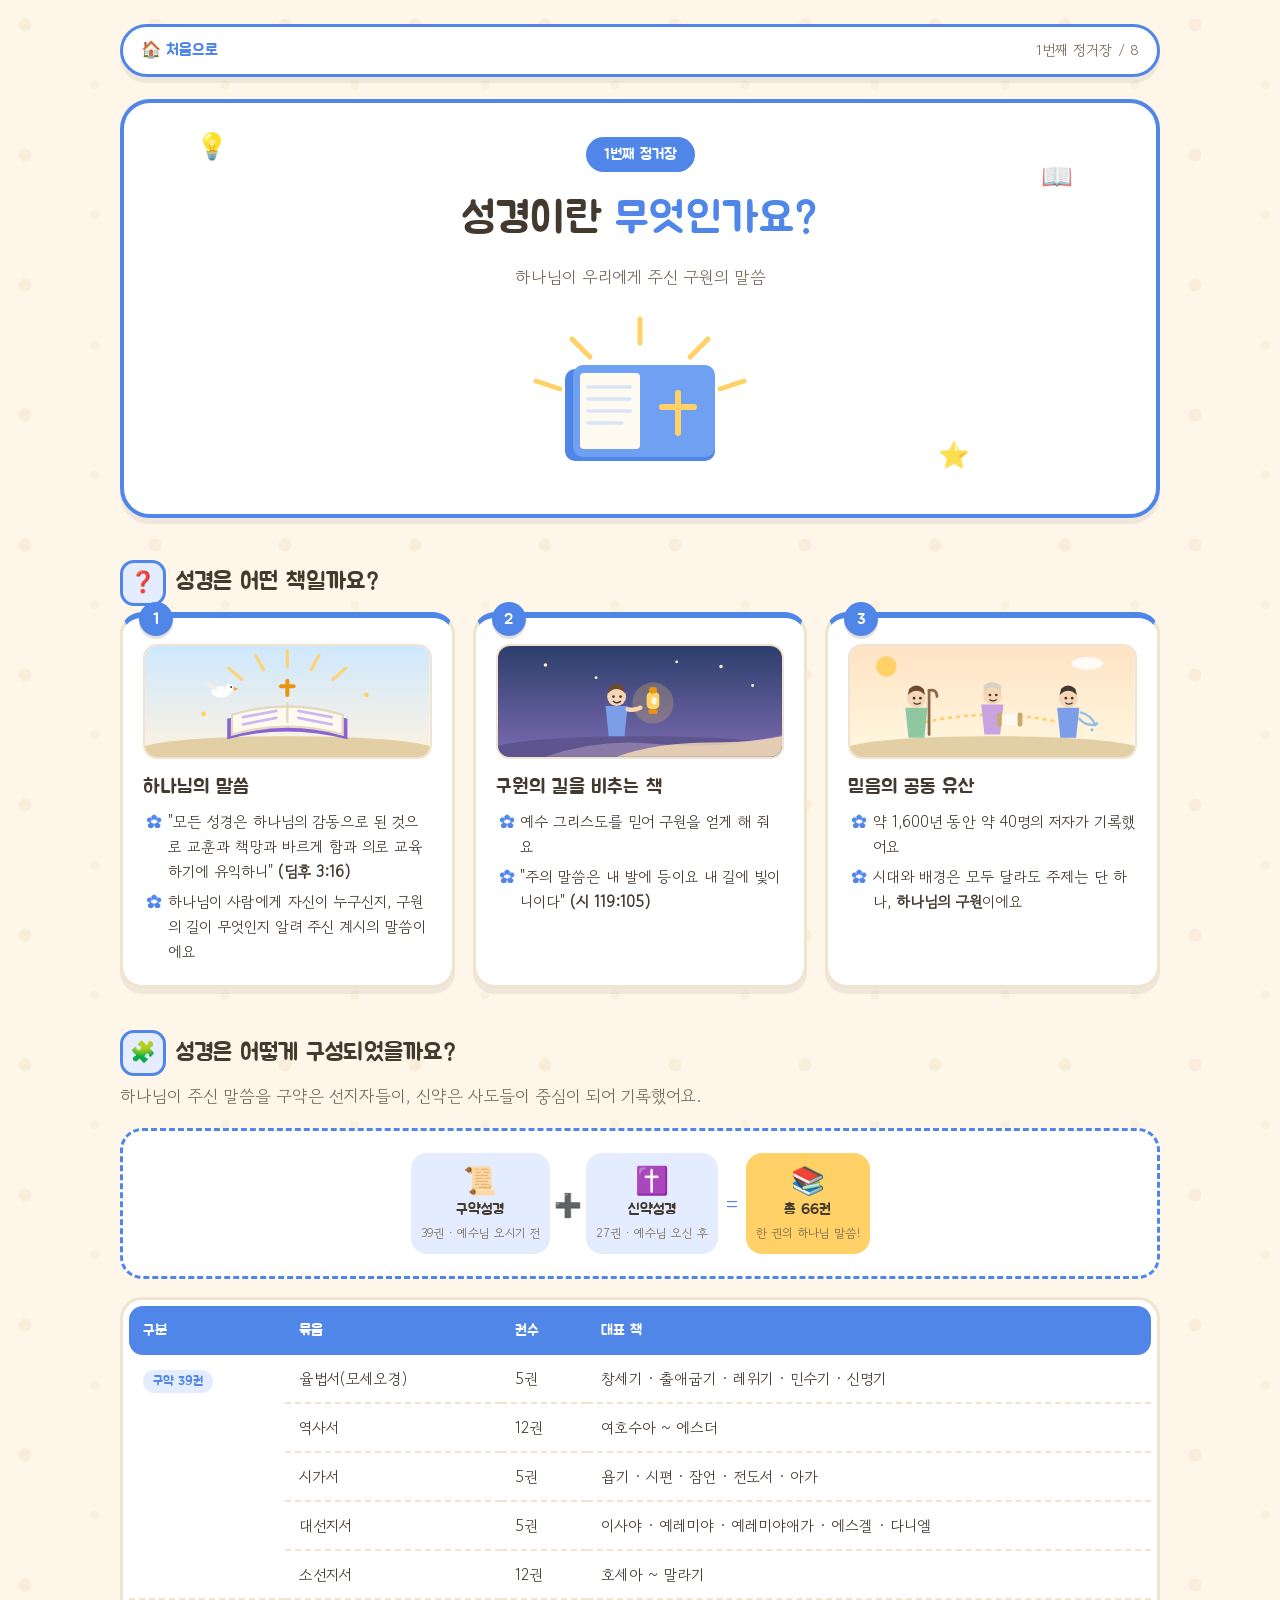
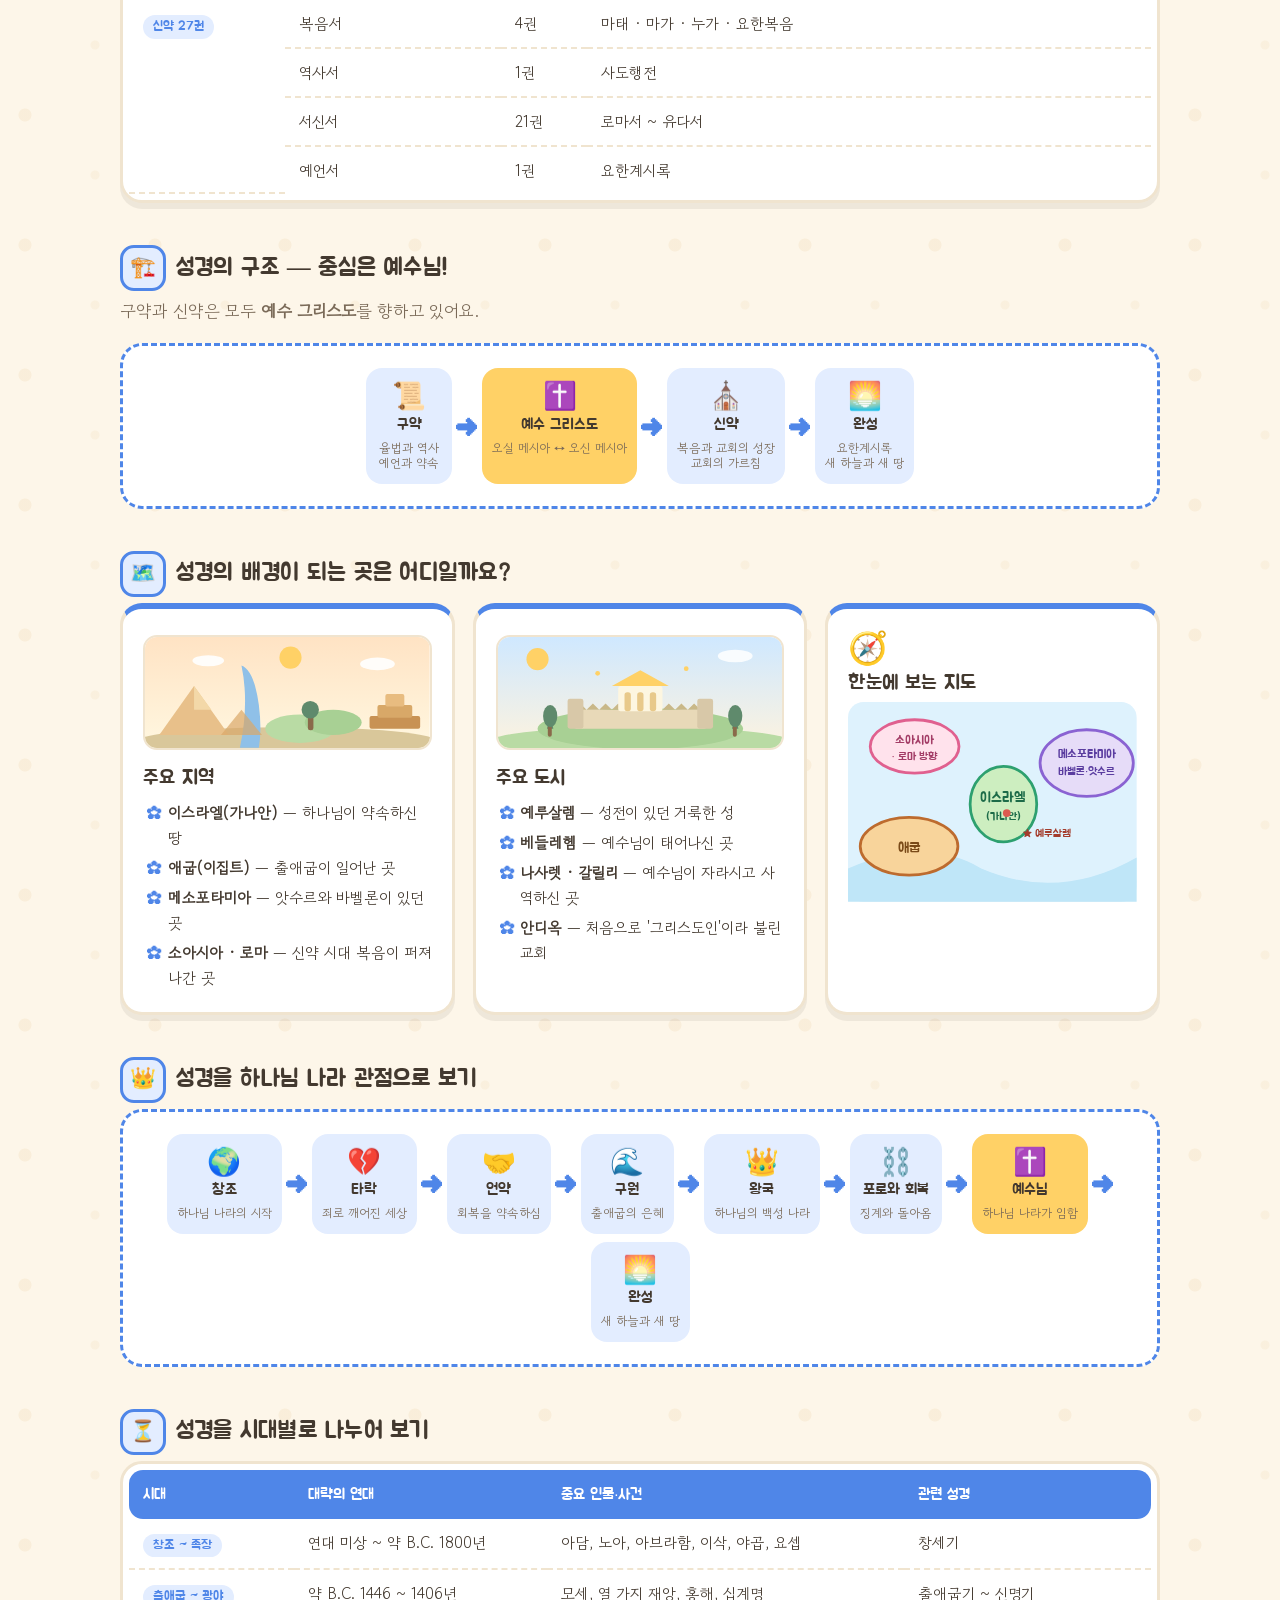
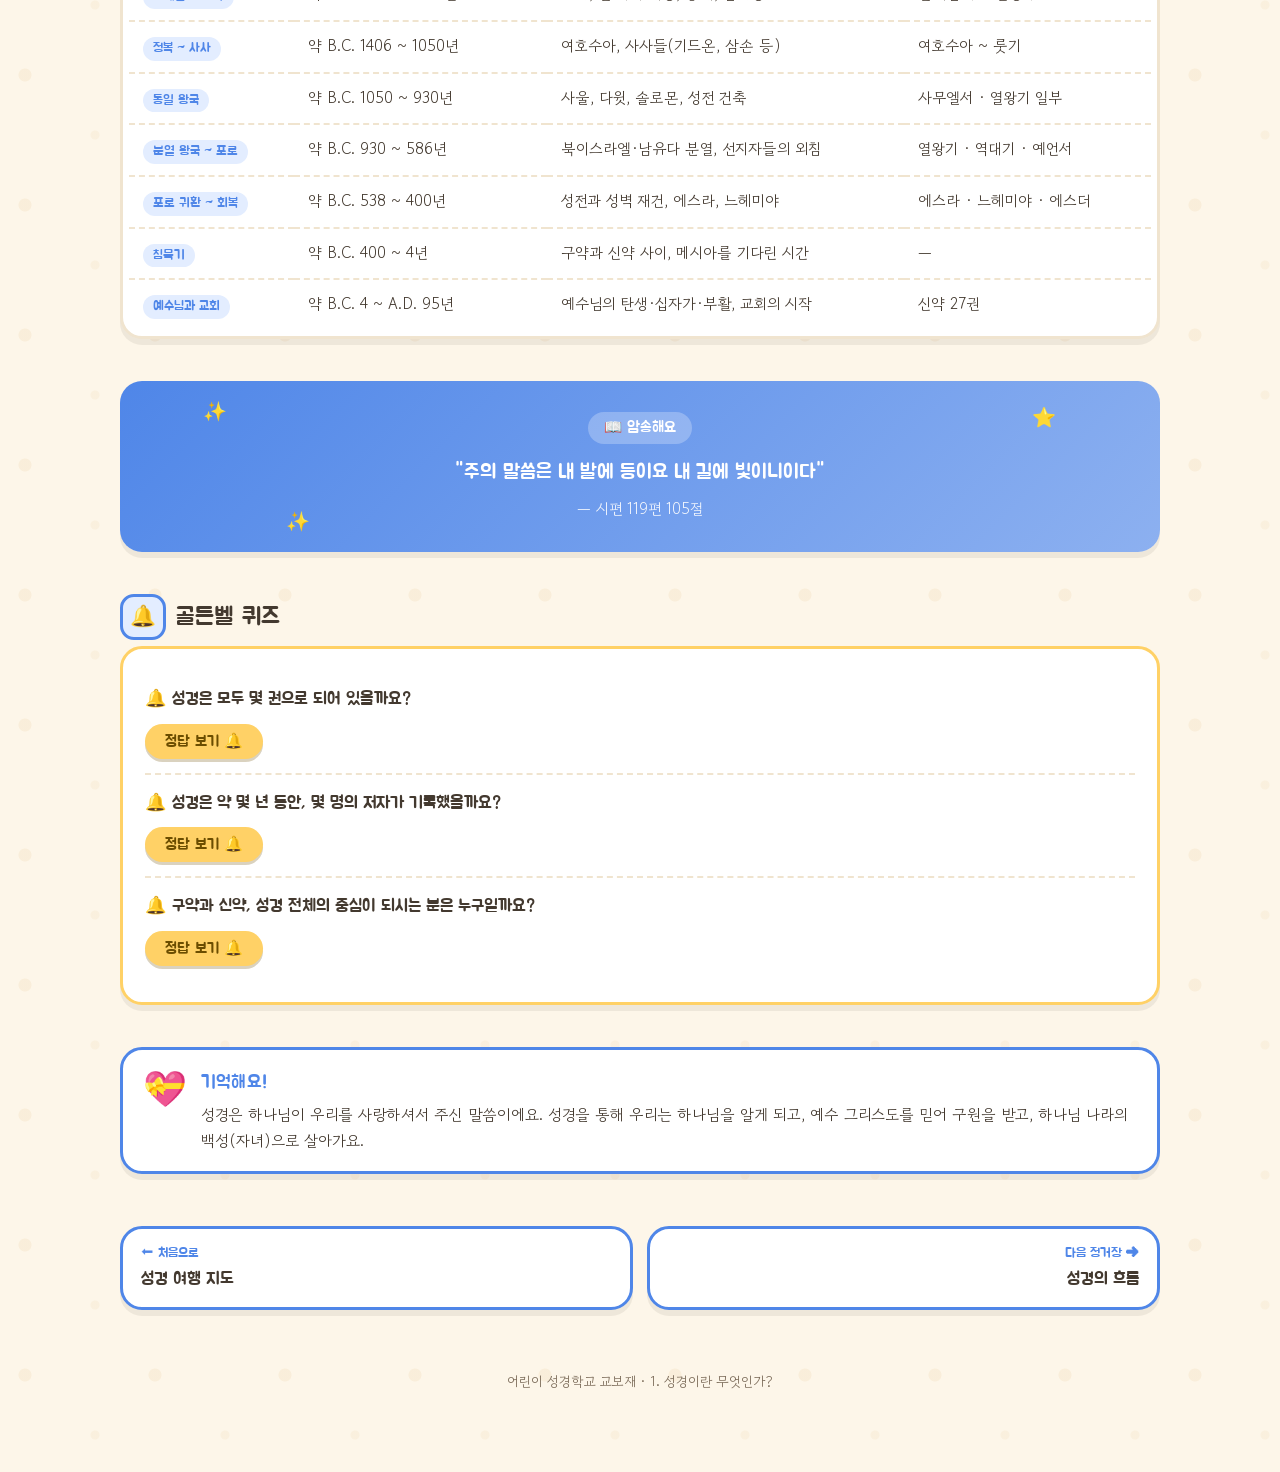
==== 01-what-is-bible.html @ a02fc373 "어린이 성경학교 교보재: 성경 개관 8챕터 웹 교재 - 허브(index) + 챕터 8페이지, 전 일러스트 인라인 SVG (저작권 클린) - 개역한글판 인용, 정리 표 / 흐름도 /" ====
<!DOCTYPE html>
<html lang="ko">
<head>
<meta charset="UTF-8">
<meta name="viewport" content="width=device-width, initial-scale=1.0">
<title>1. 성경이란 무엇인가? | 한눈에 보는 성경 여행</title>
<link rel="preconnect" href="https://fonts.googleapis.com">
<link href="https://fonts.googleapis.com/css2?family=Jua&family=Gowun+Dodum&display=swap" rel="stylesheet">
<link rel="stylesheet" href="assets/style.css">
</head>
<body data-theme="blue">
<div class="wrap">

  <nav class="topbar">
    <a class="home" href="index.html">처음으로</a>
    <span class="where">1번째 정거장 / 8</span>
  </nav>

  <header class="page-header">
    <span class="floaty" style="top:20px; left:7%;">💡</span>
    <span class="floaty f2" style="top:50px; right:8%;">📖</span>
    <span class="floaty f3" style="bottom:40px; right:18%;">⭐</span>
    <span class="chapter-badge">1번째 정거장</span>
    <h1>성경이란 <span class="hl">무엇인가요?</span></h1>
    <p class="subtitle">하나님이 우리에게 주신 구원의 말씀</p>
    <div class="hero-art">
      <svg viewBox="0 0 420 170" width="420" role="img" aria-label="빛이 비치는 성경책 그림">
        <g class="anim-blink" stroke="#ffd166" stroke-width="5" stroke-linecap="round">
          <line x1="210" y1="34" x2="210" y2="10"/>
          <line x1="160" y1="48" x2="142" y2="30"/>
          <line x1="260" y1="48" x2="278" y2="30"/>
          <line x1="130" y1="80" x2="106" y2="72"/>
          <line x1="290" y1="80" x2="314" y2="72"/>
        </g>
        <g class="anim-bob" style="transform-box: fill-box;">
          <rect x="135" y="60" width="150" height="92" rx="10" fill="#4f86e8"/>
          <rect x="143" y="56" width="142" height="92" rx="10" fill="#6fa0f2"/>
          <rect x="150" y="64" width="60" height="76" rx="4" fill="#fffaf0"/>
          <g stroke="#ffd166" stroke-width="6" stroke-linecap="round">
            <line x1="248" y1="84" x2="248" y2="124"/>
            <line x1="232" y1="98" x2="264" y2="98"/>
          </g>
          <g stroke="#d9e4f8" stroke-width="3.5" stroke-linecap="round">
            <line x1="158" y1="78" x2="200" y2="78"/><line x1="158" y1="90" x2="200" y2="90"/>
            <line x1="158" y1="102" x2="200" y2="102"/><line x1="158" y1="114" x2="192" y2="114"/>
          </g>
        </g>
      </svg>
    </div>
  </header>

  <!-- 1. 성경이 무엇인가 -->
  <section class="section reveal">
    <h2 class="section-title"><span class="emoji">❓</span>성경은 어떤 책일까요?</h2>
    <div class="cards">
      <div class="card">
        <span class="card-num">1</span>
        <div class="card-art"><svg viewBox="0 0 360 140" role="img" aria-label="하늘에서 내려오는 빛과 비둘기, 펼쳐진 성경">
          <defs>
            <linearGradient id="b1sky" x1="0" y1="0" x2="0" y2="1"><stop offset="0" stop-color="#cfe8ff"/><stop offset="1" stop-color="#fdf3df"/></linearGradient>
          </defs>
          <rect width="360" height="140" fill="url(#b1sky)"/>
          <g class="anim-blink" stroke="#ffd166" stroke-width="4" stroke-linecap="round" opacity="0.9">
            <line x1="180" y1="6" x2="180" y2="26"/>
            <line x1="140" y1="12" x2="150" y2="30"/><line x1="220" y1="12" x2="210" y2="30"/>
            <line x1="106" y1="28" x2="122" y2="42"/><line x1="254" y1="28" x2="238" y2="42"/>
          </g>
          <ellipse cx="180" cy="132" rx="190" ry="18" fill="#e3cfa6"/>
          <g class="anim-fly" style="transform-box:fill-box;">
            <ellipse cx="96" cy="58" rx="12" ry="7" fill="#fff"/>
            <circle cx="107" cy="53" r="5" fill="#fff"/>
            <polygon points="112,52 118,54 112,57" fill="#f8a13f"/>
            <circle cx="109" cy="52" r="1.3" fill="#43392f"/>
            <path d="M92 53 q-7 -9 -16 -7 q6 8 14 10 Z" fill="#f3efe5"/>
          </g>
          <g class="anim-bob" style="transform-box:fill-box;">
            <path d="M104 92 Q 180 70 256 92 L 256 118 Q 180 98 104 118 Z" fill="#8a63d2"/>
            <path d="M110 87 Q 180 66 250 87 L 250 112 Q 180 92 110 112 Z" fill="#fffaf0" stroke="#e3d8c2" stroke-width="3"/>
            <line x1="180" y1="71" x2="180" y2="97" stroke="#e3d8c2" stroke-width="3"/>
            <g stroke="#cdb9ec" stroke-width="3.5" stroke-linecap="round">
              <line x1="124" y1="90" x2="166" y2="82"/><line x1="124" y1="99" x2="166" y2="91"/>
              <line x1="194" y1="82" x2="236" y2="90"/><line x1="194" y1="91" x2="236" y2="99"/>
            </g>
            <g stroke="#e8950f" stroke-width="5" stroke-linecap="round">
              <line x1="180" y1="44" x2="180" y2="62"/><line x1="172" y1="51" x2="188" y2="51"/>
            </g>
          </g>
          <g class="anim-blink" fill="#ffd166"><circle cx="280" cy="62" r="3"/><circle cx="74" cy="86" r="3"/></g>
        </svg></div>
        <h3>하나님의 말씀</h3>
        <ul>
          <li>"모든 성경은 하나님의 감동으로 된 것으로 교훈과 책망과 바르게 함과 의로 교육하기에 유익하니" <strong>(딤후 3:16)</strong></li>
          <li>하나님이 사람에게 자신이 누구신지, 구원의 길이 무엇인지 알려 주신 계시의 말씀이에요</li>
        </ul>
      </div>
      <div class="card">
        <span class="card-num">2</span>
        <div class="card-art"><svg viewBox="0 0 360 140" role="img" aria-label="밤길에서 등불을 들고 환한 길을 걷는 아이">
          <defs>
            <linearGradient id="b2sky" x1="0" y1="0" x2="0" y2="1"><stop offset="0" stop-color="#2c3e6b"/><stop offset="1" stop-color="#7b6bb0"/></linearGradient>
          </defs>
          <rect width="360" height="140" fill="url(#b2sky)"/>
          <g class="anim-blink" fill="#fff3c4"><circle cx="60" cy="24" r="2.2"/><circle cx="124" cy="40" r="1.8"/><circle cx="282" cy="26" r="2.2"/><circle cx="322" cy="50" r="1.8"/><circle cx="226" cy="20" r="1.8"/></g>
          <ellipse cx="180" cy="132" rx="190" ry="18" fill="#5e548e"/>
          <path d="M60 140 Q 130 116 200 124 Q 280 132 360 112 L 360 140 Z" fill="#8a7aa8"/>
          <path d="M150 140 Q 200 122 268 122 Q 320 122 360 114 L 360 140 Z" fill="#ffe7b8" opacity="0.75"/>
          <g class="anim-sway" style="transform-box:fill-box;">
            <circle cx="150" cy="64" r="12" fill="#f7d6b8"/>
            <path d="M139 60 q11 -11 22 0 l-2 -8 q-9 -8 -18 0 Z" fill="#6b4a2f"/>
            <circle cx="146" cy="64" r="1.7" fill="#43392f"/><circle cx="155" cy="64" r="1.7" fill="#43392f"/>
            <path d="M146 70 q4 3.5 9 0" stroke="#43392f" stroke-width="1.8" fill="none" stroke-linecap="round"/>
            <path d="M136 76 L 164 76 L 160 114 L 140 114 Z" fill="#7c9ee8"/>
            <path d="M164 80 q10 2 16 -2" stroke="#f7d6b8" stroke-width="5.5" stroke-linecap="round" fill="none"/>
          </g>
          <g class="anim-blink">
            <circle cx="196" cy="72" r="26" fill="#ffd166" opacity="0.22"/>
            <rect x="188" y="58" width="16" height="22" rx="6" fill="#ffd166"/>
            <rect x="191" y="52" width="10" height="8" rx="3" fill="#e8950f"/>
            <rect x="190" y="80" width="12" height="6" rx="3" fill="#e8950f"/>
            <path d="M196 64 q-4 6 0 10 q5 1 5 -5 q0 -3 -5 -5 Z" fill="#fff7e0"/>
          </g>
        </svg></div>
        <h3>구원의 길을 비추는 책</h3>
        <ul>
          <li>예수 그리스도를 믿어 구원을 얻게 해 줘요</li>
          <li>"주의 말씀은 내 발에 등이요 내 길에 빛이니이다" <strong>(시 119:105)</strong></li>
        </ul>
      </div>
      <div class="card">
        <span class="card-num">3</span>
        <div class="card-art"><svg viewBox="0 0 360 140" role="img" aria-label="목자, 서기관, 어부 — 시대가 다른 세 저자가 금실로 이어진 모습">
          <defs>
            <linearGradient id="b3sky" x1="0" y1="0" x2="0" y2="1"><stop offset="0" stop-color="#ffe3c4"/><stop offset="1" stop-color="#fff7e0"/></linearGradient>
          </defs>
          <rect width="360" height="140" fill="url(#b3sky)"/>
          <circle cx="46" cy="26" r="13" fill="#ffd166"/>
          <ellipse cx="300" cy="22" rx="20" ry="8" fill="#fff" opacity="0.85"/>
          <ellipse cx="180" cy="132" rx="190" ry="18" fill="#e3cfa6"/>
          <path class="anim-blink" d="M96 96 Q 180 78 264 96" stroke="#ffd166" stroke-width="3.5" fill="none" stroke-linecap="round" stroke-dasharray="2 8"/>
          <g>
            <circle cx="84" cy="66" r="12" fill="#f7d6b8"/>
            <path d="M73 62 q11 -11 22 0 l-2 -8 q-9 -8 -18 0 Z" fill="#6b4a2f"/>
            <circle cx="81" cy="66" r="1.7" fill="#43392f"/><circle cx="89" cy="66" r="1.7" fill="#43392f"/>
            <path d="M81 72 q3.5 3 8 0" stroke="#43392f" stroke-width="1.6" fill="none" stroke-linecap="round"/>
            <path d="M70 78 L 98 78 L 94 116 L 74 116 Z" fill="#8fc7a0"/>
            <path d="M100 56 L 100 112" stroke="#8a6a4a" stroke-width="3.5" stroke-linecap="round"/>
            <path d="M100 56 q10 -2 10 8" stroke="#8a6a4a" stroke-width="3.5" fill="none" stroke-linecap="round"/>
          </g>
          <g>
            <circle cx="180" cy="62" r="12" fill="#f7d6b8"/>
            <path d="M169 58 q11 -11 22 0 l0 -8 q-11 -9 -22 0 Z" fill="#d8d2c4"/>
            <circle cx="177" cy="62" r="1.7" fill="#43392f"/><circle cx="185" cy="62" r="1.7" fill="#43392f"/>
            <path d="M177 68 q3.5 3 8 0" stroke="#43392f" stroke-width="1.6" fill="none" stroke-linecap="round"/>
            <path d="M166 74 L 194 74 L 190 112 L 170 112 Z" fill="#c9a3e0"/>
            <rect x="190" y="86" width="24" height="14" rx="3" fill="#fffaf0"/>
            <rect x="186" y="84" width="6" height="18" rx="3" fill="#c9a86a"/>
            <rect x="212" y="84" width="6" height="18" rx="3" fill="#c9a86a"/>
          </g>
          <g>
            <circle cx="276" cy="66" r="12" fill="#f7d6b8"/>
            <path d="M265 62 q11 -11 22 0 l-2 -8 q-9 -8 -18 0 Z" fill="#43392f"/>
            <circle cx="273" cy="66" r="1.7" fill="#43392f"/><circle cx="281" cy="66" r="1.7" fill="#43392f"/>
            <path d="M273 72 q3.5 3 8 0" stroke="#43392f" stroke-width="1.6" fill="none" stroke-linecap="round"/>
            <path d="M262 78 L 290 78 L 286 116 L 266 116 Z" fill="#7c9ee8"/>
            <path d="M292 84 q14 4 18 16 q-14 0 -20 -8" fill="none" stroke="#8fc0e8" stroke-width="3" stroke-linecap="round"/>
            <circle cx="306" cy="106" r="2" fill="#8fc0e8"/><circle cx="312" cy="98" r="2" fill="#8fc0e8"/>
          </g>
        </svg></div>
        <h3>믿음의 공동 유산</h3>
        <ul>
          <li>약 1,600년 동안 약 40명의 저자가 기록했어요</li>
          <li>시대와 배경은 모두 달라도 주제는 단 하나, <strong>하나님의 구원</strong>이에요</li>
        </ul>
      </div>
    </div>
  </section>

  <!-- 2. 구성 -->
  <section class="section reveal">
    <h2 class="section-title"><span class="emoji">🧩</span>성경은 어떻게 구성되었을까요?</h2>
    <p class="section-desc">하나님이 주신 말씀을 구약은 선지자들이, 신약은 사도들이 중심이 되어 기록했어요.</p>
    <div class="flow" style="margin-bottom:18px;">
      <div class="flow-step"><span class="ico">📜</span><span class="label">구약성경</span><span class="sub">39권 · 예수님 오시기 전</span></div>
      <span class="flow-arrow">➕</span>
      <div class="flow-step"><span class="ico">✝️</span><span class="label">신약성경</span><span class="sub">27권 · 예수님 오신 후</span></div>
      <span class="flow-arrow">＝</span>
      <div class="flow-step" style="background:var(--yellow);"><span class="ico">📚</span><span class="label">총 66권</span><span class="sub">한 권의 하나님 말씀!</span></div>
    </div>
    <div class="table-wrap">
      <table>
        <thead>
          <tr><th>구분</th><th>묶음</th><th>권수</th><th>대표 책</th></tr>
        </thead>
        <tbody>
          <tr><td rowspan="5"><span class="chip">구약 39권</span></td><td>율법서(모세오경)</td><td>5권</td><td>창세기 · 출애굽기 · 레위기 · 민수기 · 신명기</td></tr>
          <tr><td>역사서</td><td>12권</td><td>여호수아 ~ 에스더</td></tr>
          <tr><td>시가서</td><td>5권</td><td>욥기 · 시편 · 잠언 · 전도서 · 아가</td></tr>
          <tr><td>대선지서</td><td>5권</td><td>이사야 · 예레미야 · 예레미야애가 · 에스겔 · 다니엘</td></tr>
          <tr><td>소선지서</td><td>12권</td><td>호세아 ~ 말라기</td></tr>
          <tr><td rowspan="4"><span class="chip">신약 27권</span></td><td>복음서</td><td>4권</td><td>마태 · 마가 · 누가 · 요한복음</td></tr>
          <tr><td>역사서</td><td>1권</td><td>사도행전</td></tr>
          <tr><td>서신서</td><td>21권</td><td>로마서 ~ 유다서</td></tr>
          <tr><td>예언서</td><td>1권</td><td>요한계시록</td></tr>
        </tbody>
      </table>
    </div>
  </section>

  <!-- 3. 구조 -->
  <section class="section reveal">
    <h2 class="section-title"><span class="emoji">🏗️</span>성경의 구조 — 중심은 예수님!</h2>
    <p class="section-desc">구약과 신약은 모두 <strong>예수 그리스도</strong>를 향하고 있어요.</p>
    <div class="flow">
      <div class="flow-step"><span class="ico">📜</span><span class="label">구약</span><span class="sub">율법과 역사<br>예언과 약속</span></div>
      <span class="flow-arrow">➜</span>
      <div class="flow-step" style="background:var(--yellow);"><span class="ico">✝️</span><span class="label">예수 그리스도</span><span class="sub">오실 메시아 ↔ 오신 메시아</span></div>
      <span class="flow-arrow">➜</span>
      <div class="flow-step"><span class="ico">⛪</span><span class="label">신약</span><span class="sub">복음과 교회의 성장<br>교회의 가르침</span></div>
      <span class="flow-arrow">➜</span>
      <div class="flow-step"><span class="ico">🌅</span><span class="label">완성</span><span class="sub">요한계시록<br>새 하늘과 새 땅</span></div>
    </div>
  </section>

  <!-- 4. 배경 지역 -->
  <section class="section reveal">
    <h2 class="section-title"><span class="emoji">🗺️</span>성경의 배경이 되는 곳은 어디일까요?</h2>
    <div class="cards">
      <div class="card">
        <div class="card-art"><svg viewBox="0 0 360 140" role="img" aria-label="피라미드와 강, 푸른 언덕과 지구라트가 보이는 성경 배경 풍경">
          <defs>
            <linearGradient id="b4sky" x1="0" y1="0" x2="0" y2="1"><stop offset="0" stop-color="#ffe3c4"/><stop offset="1" stop-color="#fff7e0"/></linearGradient>
          </defs>
          <rect width="360" height="140" fill="url(#b4sky)"/>
          <circle cx="184" cy="26" r="14" fill="#ffd166"/>
          <ellipse cx="180" cy="132" rx="190" ry="18" fill="#d9c79a"/>
          <path d="M120 140 Q 132 84 122 36 q16 6 22 50 q4 32 0 54 Z" fill="#8fc0e8"/>
          <g>
            <path d="M18 124 L 62 62 L 106 124 Z" fill="#e8c08a"/>
            <path d="M62 62 L 84 92 L 62 92 Z" fill="#f3d8a8"/>
            <path d="M96 124 L 122 92 L 148 124 Z" fill="#dba86a" opacity="0.7"/>
          </g>
          <g fill="#b9dba4">
            <ellipse cx="196" cy="116" rx="44" ry="18"/>
            <ellipse cx="238" cy="108" rx="36" ry="16" fill="#a8d094"/>
          </g>
          <g>
            <rect x="284" y="100" width="64" height="16" rx="2.5" fill="#c89254"/>
            <rect x="294" y="86" width="44" height="16" rx="2.5" fill="#d8a868"/>
            <rect x="304" y="72" width="24" height="16" rx="2.5" fill="#e8bc80"/>
          </g>
          <rect x="206" y="98" width="7" height="20" rx="3" fill="#8a6a4a"/>
          <circle cx="209" cy="92" r="11" fill="#5f8a6c"/>
          <g class="anim-blink" fill="#fff" opacity="0.9"><ellipse cx="80" cy="30" rx="20" ry="7"/><ellipse cx="294" cy="34" rx="22" ry="8"/></g>
        </svg></div>
        <h3>주요 지역</h3>
        <ul>
          <li><strong>이스라엘(가나안)</strong> — 하나님이 약속하신 땅</li>
          <li><strong>애굽(이집트)</strong> — 출애굽이 일어난 곳</li>
          <li><strong>메소포타미아</strong> — 앗수르와 바벨론이 있던 곳</li>
          <li><strong>소아시아 · 로마</strong> — 신약 시대 복음이 퍼져 나간 곳</li>
        </ul>
      </div>
      <div class="card">
        <div class="card-art"><svg viewBox="0 0 360 140" role="img" aria-label="언덕 위 성벽으로 둘러싸인 예루살렘과 금빛 지붕 성전">
          <defs>
            <linearGradient id="b5sky" x1="0" y1="0" x2="0" y2="1"><stop offset="0" stop-color="#cfe8ff"/><stop offset="1" stop-color="#fdf3df"/></linearGradient>
          </defs>
          <rect width="360" height="140" fill="url(#b5sky)"/>
          <circle cx="50" cy="28" r="14" fill="#ffd166"/>
          <ellipse cx="300" cy="24" rx="22" ry="8" fill="#fff" opacity="0.85"/>
          <ellipse cx="180" cy="132" rx="190" ry="18" fill="#b9dba4"/>
          <ellipse cx="180" cy="116" rx="130" ry="26" fill="#a8d094"/>
          <g>
            <rect x="96" y="92" width="168" height="24" rx="3" fill="#e8d9b8"/>
            <path d="M96 92 l8 -8 8 8 8 -8 8 8 8 -8 8 8 8 -8 8 8 8 -8 8 8 8 -8 8 8 8 -8 8 8 8 -8 8 8 8 -8 8 8 8 -8 8 8 8 -8 8 8 Z" fill="#c9b888"/>
            <rect x="88" y="78" width="20" height="38" rx="3" fill="#d8c8a8"/>
            <rect x="252" y="78" width="20" height="38" rx="3" fill="#d8c8a8"/>
          </g>
          <g class="anim-bob" style="transform-box:fill-box;">
            <rect x="152" y="62" width="56" height="32" rx="3" fill="#fdf6e0"/>
            <path d="M144 62 L 180 42 L 216 62 Z" fill="#ffd166"/>
            <rect x="160" y="70" width="8" height="24" rx="3.5" fill="#e8c98a"/>
            <rect x="176" y="70" width="8" height="24" rx="3.5" fill="#e8c98a"/>
            <rect x="192" y="70" width="8" height="24" rx="3.5" fill="#e8c98a"/>
          </g>
          <g fill="#5f8a6c">
            <path d="M62 116 q4 -22 8 0 Z M70 96 q-4 8 -8 0 q4 -16 8 0 Z" />
            <path d="M296 116 q4 -22 8 0 Z"/>
          </g>
          <rect x="63" y="112" width="5" height="14" rx="2.5" fill="#8a6a4a"/>
          <rect x="297" y="112" width="5" height="14" rx="2.5" fill="#8a6a4a"/>
          <ellipse cx="66" cy="100" rx="9" ry="14" fill="#5f8a6c"/>
          <ellipse cx="300" cy="100" rx="9" ry="14" fill="#5f8a6c"/>
          <g class="anim-blink" fill="#ffd166"><circle cx="126" cy="46" r="3"/><circle cx="238" cy="40" r="3"/></g>
        </svg></div>
        <h3>주요 도시</h3>
        <ul>
          <li><strong>예루살렘</strong> — 성전이 있던 거룩한 성</li>
          <li><strong>베들레헴</strong> — 예수님이 태어나신 곳</li>
          <li><strong>나사렛 · 갈릴리</strong> — 예수님이 자라시고 사역하신 곳</li>
          <li><strong>안디옥</strong> — 처음으로 '그리스도인'이라 불린 교회</li>
        </ul>
      </div>
      <div class="card">
        <div class="card-icon">🧭</div>
        <h3>한눈에 보는 지도</h3>
        <svg viewBox="0 0 260 180" width="100%" role="img" aria-label="성경 배경 지역 약도">
          <rect x="0" y="0" width="260" height="180" rx="14" fill="#def2fd"/>
          <path d="M0 150 Q 70 120 120 150 Q 190 180 260 140 L 260 180 L 0 180 Z" fill="#bfe6f8"/>
          <ellipse cx="55" cy="130" rx="44" ry="26" fill="#f8d49b" stroke="#bd6b2e" stroke-width="2.5"/>
          <text x="55" y="135" text-anchor="middle" font-size="13" font-family="Jua" fill="#7a4a18">애굽</text>
          <ellipse cx="140" cy="92" rx="30" ry="34" fill="#cdeec0" stroke="#2da06f" stroke-width="2.5"/>
          <text x="140" y="90" text-anchor="middle" font-size="13" font-family="Jua" fill="#1c6b48">이스라엘</text>
          <text x="140" y="106" text-anchor="middle" font-size="10" font-family="Jua" fill="#1c6b48">(가나안)</text>
          <ellipse cx="215" cy="55" rx="42" ry="30" fill="#e6dcf8" stroke="#8a63d2" stroke-width="2.5"/>
          <text x="215" y="50" text-anchor="middle" font-size="11" font-family="Jua" fill="#5b3da0">메소포타미아</text>
          <text x="215" y="66" text-anchor="middle" font-size="10" font-family="Jua" fill="#5b3da0">바벨론·앗수르</text>
          <ellipse cx="60" cy="40" rx="40" ry="24" fill="#ffe2ec" stroke="#e0608f" stroke-width="2.5"/>
          <text x="60" y="38" text-anchor="middle" font-size="11" font-family="Jua" fill="#a33c66">소아시아</text>
          <text x="60" y="52" text-anchor="middle" font-size="10" font-family="Jua" fill="#a33c66">· 로마 방향</text>
          <circle cx="143" cy="100" r="3.5" fill="#db5a50" class="anim-blink"/>
          <text x="158" y="122" font-size="10" font-family="Jua" fill="#a33c2c">★ 예루살렘</text>
        </svg>
      </div>
    </div>
  </section>

  <!-- 5. 하나님 나라 관점 -->
  <section class="section reveal">
    <h2 class="section-title"><span class="emoji">👑</span>성경을 하나님 나라 관점으로 보기</h2>
    <div class="flow">
      <div class="flow-step"><span class="ico">🌍</span><span class="label">창조</span><span class="sub">하나님 나라의 시작</span></div>
      <span class="flow-arrow">➜</span>
      <div class="flow-step"><span class="ico">💔</span><span class="label">타락</span><span class="sub">죄로 깨어진 세상</span></div>
      <span class="flow-arrow">➜</span>
      <div class="flow-step"><span class="ico">🤝</span><span class="label">언약</span><span class="sub">회복을 약속하심</span></div>
      <span class="flow-arrow">➜</span>
      <div class="flow-step"><span class="ico">🌊</span><span class="label">구원</span><span class="sub">출애굽의 은혜</span></div>
      <span class="flow-arrow">➜</span>
      <div class="flow-step"><span class="ico">👑</span><span class="label">왕국</span><span class="sub">하나님의 백성 나라</span></div>
      <span class="flow-arrow">➜</span>
      <div class="flow-step"><span class="ico">⛓️</span><span class="label">포로와 회복</span><span class="sub">징계와 돌아옴</span></div>
      <span class="flow-arrow">➜</span>
      <div class="flow-step" style="background:var(--yellow);"><span class="ico">✝️</span><span class="label">예수님</span><span class="sub">하나님 나라가 임함</span></div>
      <span class="flow-arrow">➜</span>
      <div class="flow-step"><span class="ico">🌅</span><span class="label">완성</span><span class="sub">새 하늘과 새 땅</span></div>
    </div>
  </section>

  <!-- 6. 시대별 보기 -->
  <section class="section reveal">
    <h2 class="section-title"><span class="emoji">⏳</span>성경을 시대별로 나누어 보기</h2>
    <div class="table-wrap">
      <table>
        <thead>
          <tr><th>시대</th><th>대략의 연대</th><th>중요 인물·사건</th><th>관련 성경</th></tr>
        </thead>
        <tbody>
          <tr><td><span class="chip">창조 ~ 족장</span></td><td>연대 미상 ~ 약 B.C. 1800년</td><td>아담, 노아, 아브라함, 이삭, 야곱, 요셉</td><td>창세기</td></tr>
          <tr><td><span class="chip">출애굽 ~ 광야</span></td><td>약 B.C. 1446 ~ 1406년</td><td>모세, 열 가지 재앙, 홍해, 십계명</td><td>출애굽기 ~ 신명기</td></tr>
          <tr><td><span class="chip">정복 ~ 사사</span></td><td>약 B.C. 1406 ~ 1050년</td><td>여호수아, 사사들(기드온, 삼손 등)</td><td>여호수아 ~ 룻기</td></tr>
          <tr><td><span class="chip">통일 왕국</span></td><td>약 B.C. 1050 ~ 930년</td><td>사울, 다윗, 솔로몬, 성전 건축</td><td>사무엘서 · 열왕기 일부</td></tr>
          <tr><td><span class="chip">분열 왕국 ~ 포로</span></td><td>약 B.C. 930 ~ 586년</td><td>북이스라엘·남유다 분열, 선지자들의 외침</td><td>열왕기 · 역대기 · 예언서</td></tr>
          <tr><td><span class="chip">포로 귀환 ~ 회복</span></td><td>약 B.C. 538 ~ 400년</td><td>성전과 성벽 재건, 에스라, 느헤미야</td><td>에스라 · 느헤미야 · 에스더</td></tr>
          <tr><td><span class="chip">침묵기</span></td><td>약 B.C. 400 ~ 4년</td><td>구약과 신약 사이, 메시아를 기다린 시간</td><td>—</td></tr>
          <tr><td><span class="chip">예수님과 교회</span></td><td>약 B.C. 4 ~ A.D. 95년</td><td>예수님의 탄생·십자가·부활, 교회의 시작</td><td>신약 27권</td></tr>
        </tbody>
      </table>
    </div>
  </section>

  <!-- 암송 -->
  <section class="section reveal">
    <div class="verse-banner">
      <span class="spark" style="top:14px; left:8%;">✨</span>
      <span class="spark s2" style="top:20px; right:10%;">⭐</span>
      <span class="spark s3" style="bottom:16px; left:16%;">✨</span>
      <span class="label">📖 암송해요</span>
      <blockquote>"주의 말씀은 내 발에 등이요 내 길에 빛이니이다"</blockquote>
      <cite>— 시편 119편 105절</cite>
    </div>
  </section>

  <!-- 퀴즈 -->
  <section class="section reveal">
    <h2 class="section-title"><span class="emoji">🔔</span>골든벨 퀴즈</h2>
    <div class="quiz">
      <div class="quiz-item">
        <p class="quiz-q">성경은 모두 몇 권으로 되어 있을까요?</p>
        <button class="quiz-toggle" type="button">정답 보기 🔔</button>
        <div class="quiz-a">구약 39권 + 신약 27권 = <strong>모두 66권</strong>이에요!</div>
      </div>
      <div class="quiz-item">
        <p class="quiz-q">성경은 약 몇 년 동안, 몇 명의 저자가 기록했을까요?</p>
        <button class="quiz-toggle" type="button">정답 보기 🔔</button>
        <div class="quiz-a">약 <strong>1,600년</strong> 동안 약 <strong>40명</strong>의 저자가 기록했어요. 그런데 주제는 단 하나, 하나님의 구원이에요!</div>
      </div>
      <div class="quiz-item">
        <p class="quiz-q">구약과 신약, 성경 전체의 중심이 되시는 분은 누구일까요?</p>
        <button class="quiz-toggle" type="button">정답 보기 🔔</button>
        <div class="quiz-a"><strong>예수 그리스도</strong>! 구약은 오실 예수님을 약속하고, 신약은 오신 예수님을 전해요.</div>
      </div>
    </div>
  </section>

  <!-- 기억해요 -->
  <section class="section reveal">
    <div class="point-box">
      <span class="big-ico">💝</span>
      <div>
        <h3>기억해요!</h3>
        <p>성경은 하나님이 우리를 사랑하셔서 주신 말씀이에요. 성경을 통해 우리는 하나님을 알게 되고,
        예수 그리스도를 믿어 구원을 받고, 하나님 나라의 백성(자녀)으로 살아가요.</p>
      </div>
    </div>
  </section>

  <nav class="page-nav">
    <a class="prev" href="index.html"><span class="dir">⬅ 처음으로</span>성경 여행 지도</a>
    <a class="next" href="02-bible-flow.html"><span class="dir">다음 정거장 ➜</span>성경의 흐름</a>
  </nav>

  <footer class="site-footer">어린이 성경학교 교보재 · 1. 성경이란 무엇인가?</footer>
</div>
<script src="assets/script.js"></script>
</body>
</html>
---- assets/style.css ----
/* ============================================
   어린이 성경학교 교보재 — 공통 스타일
   외부 이미지 없음: 모든 그림은 SVG/이모지/CSS
   ============================================ */

:root {
  --bg: #fdf6e9;
  --paper: #ffffff;
  --ink: #43392f;
  --ink-soft: #7a6a58;
  --accent: #5b8def;        /* 페이지별로 body[data-theme]가 덮어씀 */
  --accent-soft: #e3edff;
  --yellow: #ffd166;
  --line: #f0e4cf;
  --radius: 22px;
  --shadow: 0 6px 0 rgba(67, 57, 47, 0.08);
}

body[data-theme="blue"]   { --accent: #4f86e8; --accent-soft: #e3edff; }
body[data-theme="amber"]  { --accent: #e8950f; --accent-soft: #fff0d4; }
body[data-theme="pink"]   { --accent: #e0608f; --accent-soft: #ffe4ef; }
body[data-theme="purple"] { --accent: #8a63d2; --accent-soft: #efe7ff; }
body[data-theme="brown"]  { --accent: #bd6b2e; --accent-soft: #fbe8d5; }
body[data-theme="green"]  { --accent: #2da06f; --accent-soft: #ddf5e9; }
body[data-theme="red"]    { --accent: #db5a50; --accent-soft: #ffe5e1; }
body[data-theme="sky"]    { --accent: #2b9cd8; --accent-soft: #def2fd; }

* { box-sizing: border-box; }

html { scroll-behavior: smooth; }

body {
  margin: 0;
  background: var(--bg);
  color: var(--ink);
  font-family: "Gowun Dodum", "Apple SD Gothic Neo", "Malgun Gothic", sans-serif;
  font-size: 17px;
  line-height: 1.65;
  /* 은은한 물방울 무늬 배경 (CSS로만) */
  background-image:
    radial-gradient(circle at 25px 25px, rgba(232, 197, 138, 0.16) 6px, transparent 7px),
    radial-gradient(circle at 95px 85px, rgba(232, 197, 138, 0.12) 4px, transparent 5px);
  background-size: 130px 130px;
}

h1, h2, h3, .font-title {
  font-family: "Jua", "Apple SD Gothic Neo", sans-serif;
  font-weight: 400;
  letter-spacing: 0.01em;
}

.wrap {
  max-width: 1080px;
  margin: 0 auto;
  padding: 24px 20px 80px;
}

/* ---------- 상단 네비 ---------- */
.topbar {
  display: flex;
  align-items: center;
  justify-content: space-between;
  gap: 12px;
  padding: 10px 18px;
  margin-bottom: 22px;
  background: var(--paper);
  border: 3px solid var(--accent);
  border-radius: 999px;
  box-shadow: var(--shadow);
}
.topbar a {
  text-decoration: none;
  color: var(--accent);
  font-family: "Jua", sans-serif;
  font-size: 1.02rem;
}
.topbar .home::before { content: "🏠 "; }
.topbar .where { color: var(--ink-soft); font-size: 0.92rem; }

/* ---------- 페이지 헤더 ---------- */
.page-header {
  position: relative;
  text-align: center;
  background: var(--paper);
  border: 4px solid var(--accent);
  border-radius: 30px;
  padding: 34px 22px 28px;
  margin-bottom: 34px;
  box-shadow: var(--shadow);
  overflow: hidden;
}
.page-header .chapter-badge {
  display: inline-block;
  background: var(--accent);
  color: #fff;
  font-family: "Jua", sans-serif;
  padding: 5px 18px;
  border-radius: 999px;
  font-size: 0.95rem;
  margin-bottom: 12px;
}
.page-header h1 {
  margin: 0 0 8px;
  font-size: clamp(1.9rem, 5vw, 2.7rem);
  color: var(--ink);
}
.page-header h1 .hl { color: var(--accent); }
.page-header .subtitle {
  margin: 0;
  color: var(--ink-soft);
  font-size: 1.06rem;
}
.page-header .hero-art { margin-top: 18px; }
.page-header .hero-art svg { max-width: 100%; height: auto; }

/* 헤더 떠다니는 장식 이모지 */
.floaty {
  position: absolute;
  font-size: 1.6rem;
  opacity: 0.85;
  animation: floaty 4.5s ease-in-out infinite;
  pointer-events: none;
}
.floaty.f2 { animation-delay: 1.2s; animation-duration: 5.2s; }
.floaty.f3 { animation-delay: 2.1s; animation-duration: 6s; }
.floaty.f4 { animation-delay: 0.6s; animation-duration: 5.6s; }
@keyframes floaty {
  0%, 100% { transform: translateY(0) rotate(-4deg); }
  50%      { transform: translateY(-14px) rotate(5deg); }
}

/* ---------- 섹션 ---------- */
.section { margin: 42px 0; }
.section-title {
  display: flex;
  align-items: center;
  gap: 10px;
  font-size: 1.5rem;
  margin: 0 0 6px;
  color: var(--ink);
}
.section-title .emoji {
  display: inline-grid;
  place-items: center;
  width: 46px;
  height: 46px;
  background: var(--accent-soft);
  border: 3px solid var(--accent);
  border-radius: 14px;
  font-size: 1.3rem;
  flex: none;
}
.section-desc { margin: 0 0 18px; color: var(--ink-soft); }

/* ---------- 카드 그리드 ---------- */
.cards {
  display: grid;
  grid-template-columns: repeat(auto-fill, minmax(290px, 1fr));
  gap: 18px;
}
.cards.wide { grid-template-columns: repeat(auto-fill, minmax(330px, 1fr)); }

.card {
  position: relative;
  background: var(--paper);
  border: 3px solid var(--line);
  border-top: 6px solid var(--accent);
  border-radius: var(--radius);
  padding: 20px 20px 16px;
  box-shadow: var(--shadow);
  transition: transform 0.25s ease, box-shadow 0.25s ease;
}
.card:hover {
  transform: translateY(-6px) rotate(-0.4deg);
  box-shadow: 0 12px 0 rgba(67, 57, 47, 0.1);
}
.card .card-num {
  position: absolute;
  top: -16px;
  left: 16px;
  width: 34px;
  height: 34px;
  display: grid;
  place-items: center;
  background: var(--accent);
  color: #fff;
  border-radius: 50%;
  font-family: "Jua", sans-serif;
  font-size: 1rem;
  box-shadow: 0 3px 0 rgba(67, 57, 47, 0.15);
}
.card .card-icon { font-size: 2rem; line-height: 1; margin-bottom: 6px; }
.card .card-art {
  margin: 6px 0 12px;
  border-radius: 14px;
  overflow: hidden;
  border: 2px solid var(--line);
  background: #fff;
}
.card .card-art svg { display: block; width: 100%; height: auto; }
.card h3 {
  margin: 0 0 2px;
  font-size: 1.25rem;
  color: var(--ink);
}
.card .card-meta {
  display: inline-block;
  background: var(--accent-soft);
  color: var(--accent);
  border-radius: 999px;
  padding: 2px 12px;
  font-size: 0.84rem;
  font-family: "Jua", sans-serif;
  margin-bottom: 8px;
}
.card .card-theme {
  font-family: "Jua", sans-serif;
  color: var(--accent);
  margin: 0 0 8px;
  font-size: 1.02rem;
}
.card ul {
  margin: 0;
  padding-left: 4px;
  list-style: none;
}
.card ul li {
  padding-left: 1.35em;
  position: relative;
  margin: 5px 0;
  font-size: 0.95rem;
}
.card ul li::before {
  content: "✿";
  position: absolute;
  left: 0;
  color: var(--accent);
}
.card .card-verse {
  margin: 12px 0 0;
  padding: 10px 12px;
  background: var(--accent-soft);
  border-radius: 12px;
  font-size: 0.9rem;
  color: var(--ink);
}
.card .card-verse strong { color: var(--accent); }

/* ---------- 흐름도 ---------- */
.flow {
  display: flex;
  flex-wrap: wrap;
  align-items: stretch;
  justify-content: center;
  gap: 8px 4px;
  padding: 22px 16px;
  background: var(--paper);
  border: 3px dashed var(--accent);
  border-radius: var(--radius);
}
.flow-step {
  display: flex;
  flex-direction: column;
  align-items: center;
  justify-content: flex-start;
  gap: 4px;
  min-width: 86px;
  padding: 12px 10px;
  background: var(--accent-soft);
  border-radius: 16px;
  text-align: center;
  transition: transform 0.2s ease;
}
.flow-step:hover { transform: scale(1.07); }
.flow-step .ico { font-size: 1.7rem; line-height: 1; }
.flow-step .label {
  font-family: "Jua", sans-serif;
  font-size: 0.95rem;
  color: var(--ink);
}
.flow-step .sub { font-size: 0.76rem; color: var(--ink-soft); line-height: 1.3; }
.flow-arrow {
  align-self: center;
  font-size: 1.4rem;
  color: var(--accent);
  animation: nudge 1.4s ease-in-out infinite;
}
@keyframes nudge {
  0%, 100% { transform: translateX(0); opacity: 0.6; }
  50%      { transform: translateX(6px); opacity: 1; }
}

/* ---------- 표 ---------- */
.table-wrap {
  overflow-x: auto;
  background: var(--paper);
  border: 3px solid var(--line);
  border-radius: var(--radius);
  box-shadow: var(--shadow);
  padding: 6px;
}
table {
  width: 100%;
  border-collapse: separate;
  border-spacing: 0;
  font-size: 0.95rem;
}
thead th {
  background: var(--accent);
  color: #fff;
  font-family: "Jua", sans-serif;
  font-weight: 400;
  padding: 12px 14px;
  text-align: left;
  white-space: nowrap;
}
thead th:first-child { border-radius: 14px 0 0 14px; }
thead th:last-child  { border-radius: 0 14px 14px 0; }
tbody td {
  padding: 11px 14px;
  border-bottom: 2px dashed var(--line);
  vertical-align: top;
}
tbody tr:last-child td { border-bottom: none; }
tbody tr:hover td:not([rowspan]) { background: var(--accent-soft); }
tbody td[rowspan]:hover { background: var(--accent-soft); }
td .chip {
  display: inline-block;
  background: var(--accent-soft);
  color: var(--accent);
  border-radius: 999px;
  padding: 1px 10px;
  font-size: 0.82rem;
  font-family: "Jua", sans-serif;
  white-space: nowrap;
}

/* ---------- 암송 구절 배너 ---------- */
.verse-banner {
  position: relative;
  background: linear-gradient(135deg, var(--accent), color-mix(in srgb, var(--accent) 65%, #ffffff));
  color: #fff;
  border-radius: var(--radius);
  padding: 30px 26px;
  text-align: center;
  overflow: hidden;
  box-shadow: var(--shadow);
}
.verse-banner .label {
  font-family: "Jua", sans-serif;
  background: rgba(255, 255, 255, 0.25);
  display: inline-block;
  border-radius: 999px;
  padding: 4px 16px;
  margin-bottom: 12px;
  font-size: 0.92rem;
}
.verse-banner blockquote {
  margin: 0 auto 6px;
  max-width: 640px;
  font-size: 1.25rem;
  font-family: "Jua", sans-serif;
  line-height: 1.6;
}
.verse-banner cite { font-style: normal; opacity: 0.9; font-size: 0.95rem; }
.verse-banner .spark {
  position: absolute;
  font-size: 1.2rem;
  animation: twinkle 2.2s ease-in-out infinite;
}
.verse-banner .spark.s2 { animation-delay: 0.7s; }
.verse-banner .spark.s3 { animation-delay: 1.4s; }
@keyframes twinkle {
  0%, 100% { opacity: 0.25; transform: scale(0.8) rotate(0deg); }
  50%      { opacity: 1; transform: scale(1.15) rotate(18deg); }
}

/* ---------- 골든벨 퀴즈 ---------- */
.quiz {
  background: var(--paper);
  border: 3px solid var(--yellow);
  border-radius: var(--radius);
  padding: 22px;
  box-shadow: var(--shadow);
}
.quiz-item { padding: 14px 0; border-bottom: 2px dashed var(--line); }
.quiz-item:last-child { border-bottom: none; }
.quiz-q {
  font-family: "Jua", sans-serif;
  font-size: 1.08rem;
  margin: 0 0 10px;
}
.quiz-q::before { content: "🔔 "; }
.quiz-toggle {
  font-family: "Jua", sans-serif;
  font-size: 0.95rem;
  border: none;
  background: var(--yellow);
  color: #6b4d00;
  border-radius: 999px;
  padding: 8px 20px;
  cursor: pointer;
  box-shadow: 0 3px 0 rgba(107, 77, 0, 0.25);
  transition: transform 0.15s ease;
}
.quiz-toggle:hover { transform: scale(1.05); }
.quiz-toggle:active { transform: translateY(2px); box-shadow: none; }
.quiz-a {
  display: none;
  margin: 12px 0 0;
  padding: 12px 16px;
  background: var(--accent-soft);
  border-left: 5px solid var(--accent);
  border-radius: 0 14px 14px 0;
}
.quiz-a.show { display: block; animation: pop 0.35s ease; }
@keyframes pop {
  0%   { transform: scale(0.85); opacity: 0; }
  70%  { transform: scale(1.04); }
  100% { transform: scale(1); opacity: 1; }
}

/* ---------- 포인트 박스 ---------- */
.point-box {
  display: flex;
  gap: 14px;
  align-items: flex-start;
  background: var(--paper);
  border: 3px solid var(--accent);
  border-radius: var(--radius);
  padding: 18px 20px;
  box-shadow: var(--shadow);
}
.point-box .big-ico { font-size: 2.2rem; line-height: 1; animation: floaty 4s ease-in-out infinite; }
.point-box h3 { margin: 0 0 4px; color: var(--accent); font-size: 1.15rem; }
.point-box p { margin: 0; font-size: 0.97rem; }

.point-grid {
  display: grid;
  grid-template-columns: repeat(auto-fit, minmax(220px, 1fr));
  gap: 14px;
}

/* ---------- 이전/다음 ---------- */
.page-nav {
  display: flex;
  justify-content: space-between;
  gap: 14px;
  margin-top: 52px;
}
.page-nav a {
  flex: 1;
  text-decoration: none;
  background: var(--paper);
  border: 3px solid var(--accent);
  color: var(--ink);
  border-radius: var(--radius);
  padding: 14px 18px;
  font-family: "Jua", sans-serif;
  box-shadow: var(--shadow);
  transition: transform 0.2s ease;
}
.page-nav a:hover { transform: translateY(-4px); }
.page-nav a.next { text-align: right; }
.page-nav a .dir { display: block; font-size: 0.82rem; color: var(--accent); }
.page-nav span.empty { flex: 1; }

/* ---------- index 전용 ---------- */
.menu-cards {
  display: grid;
  grid-template-columns: repeat(auto-fill, minmax(250px, 1fr));
  gap: 20px;
}
.menu-card {
  position: relative;
  display: block;
  text-decoration: none;
  color: var(--ink);
  background: var(--paper);
  border: 3px solid var(--mc, #4f86e8);
  border-radius: var(--radius);
  padding: 22px 20px 18px;
  box-shadow: var(--shadow);
  transition: transform 0.22s ease, box-shadow 0.22s ease;
  overflow: hidden;
}
.menu-card:hover { transform: translateY(-7px) rotate(-0.6deg); box-shadow: 0 13px 0 rgba(67,57,47,0.1); }
.menu-card .mc-num {
  position: absolute;
  top: 14px;
  right: 16px;
  font-family: "Jua", sans-serif;
  font-size: 2rem;
  color: var(--mc);
  opacity: 0.25;
}
.menu-card .mc-ico { font-size: 2.4rem; line-height: 1; display: block; margin-bottom: 8px; }
.menu-card h3 { margin: 0 0 4px; font-size: 1.3rem; color: var(--mc); }
.menu-card p { margin: 0; font-size: 0.9rem; color: var(--ink-soft); }
.menu-card .mc-go {
  display: inline-block;
  margin-top: 12px;
  font-family: "Jua", sans-serif;
  font-size: 0.88rem;
  color: var(--mc);
}
.menu-card:hover .mc-go { animation: nudge 1s ease-in-out infinite; }

/* ---------- 스크롤 등장 애니메이션 ----------
   기본은 항상 보임. JS가 준비되어 html에 .js-reveal을 붙인 뒤에만
   화면 밖 요소를 숨긴다 — JS 실패/지연 시에도 빈 화면이 되지 않음. */
.reveal { transition: opacity 0.6s ease, transform 0.6s ease; }
.js-reveal .reveal:not(.visible) { opacity: 0; transform: translateY(26px); }

/* ---------- SVG 일러스트 애니메이션 ---------- */
.anim-bob    { animation: bob 3.4s ease-in-out infinite; transform-origin: center; }
.anim-sway   { animation: sway 4s ease-in-out infinite; transform-origin: bottom center; }
.anim-spin   { animation: spin 14s linear infinite; transform-origin: center; }
.anim-blink  { animation: blink 2.6s ease-in-out infinite; }
.anim-fly    { animation: fly 7s ease-in-out infinite; }
.anim-draw   { stroke-dasharray: 600; stroke-dashoffset: 600; animation: draw 2.6s ease forwards 0.4s; }
@keyframes bob   { 0%,100% { transform: translateY(0) rotate(-1.5deg); } 50% { transform: translateY(-8px) rotate(1.5deg); } }
@keyframes sway  { 0%,100% { transform: rotate(-3deg); } 50% { transform: rotate(3deg); } }
@keyframes spin  { to { transform: rotate(360deg); } }
@keyframes blink { 0%,100% { opacity: 0.35; } 50% { opacity: 1; } }
@keyframes fly   { 0%,100% { transform: translate(0,0); } 25% { transform: translate(26px,-14px); } 50% { transform: translate(52px,0); } 75% { transform: translate(26px,-10px); } }
@keyframes draw  { to { stroke-dashoffset: 0; } }

/* ---------- 푸터 ---------- */
.site-footer {
  margin-top: 60px;
  text-align: center;
  color: var(--ink-soft);
  font-size: 0.85rem;
}

/* ---------- 모션 최소화 / 인쇄 ---------- */
@media (prefers-reduced-motion: reduce) {
  *, *::before, *::after { animation: none !important; transition: none !important; }
  .js-reveal .reveal { opacity: 1 !important; transform: none !important; }
}
@media print {
  body { background: #fff; }
  .topbar, .page-nav, .quiz-toggle { display: none; }
  .quiz-a { display: block; }
  .js-reveal .reveal { opacity: 1 !important; transform: none !important; }
  .card, .table-wrap, .flow { break-inside: avoid; }
}

@media (max-width: 560px) {
  body { font-size: 16px; }
  .page-header { padding: 26px 14px 22px; }
  .flow { padding: 16px 8px; }
  .flow-step { min-width: 74px; padding: 10px 6px; }
}
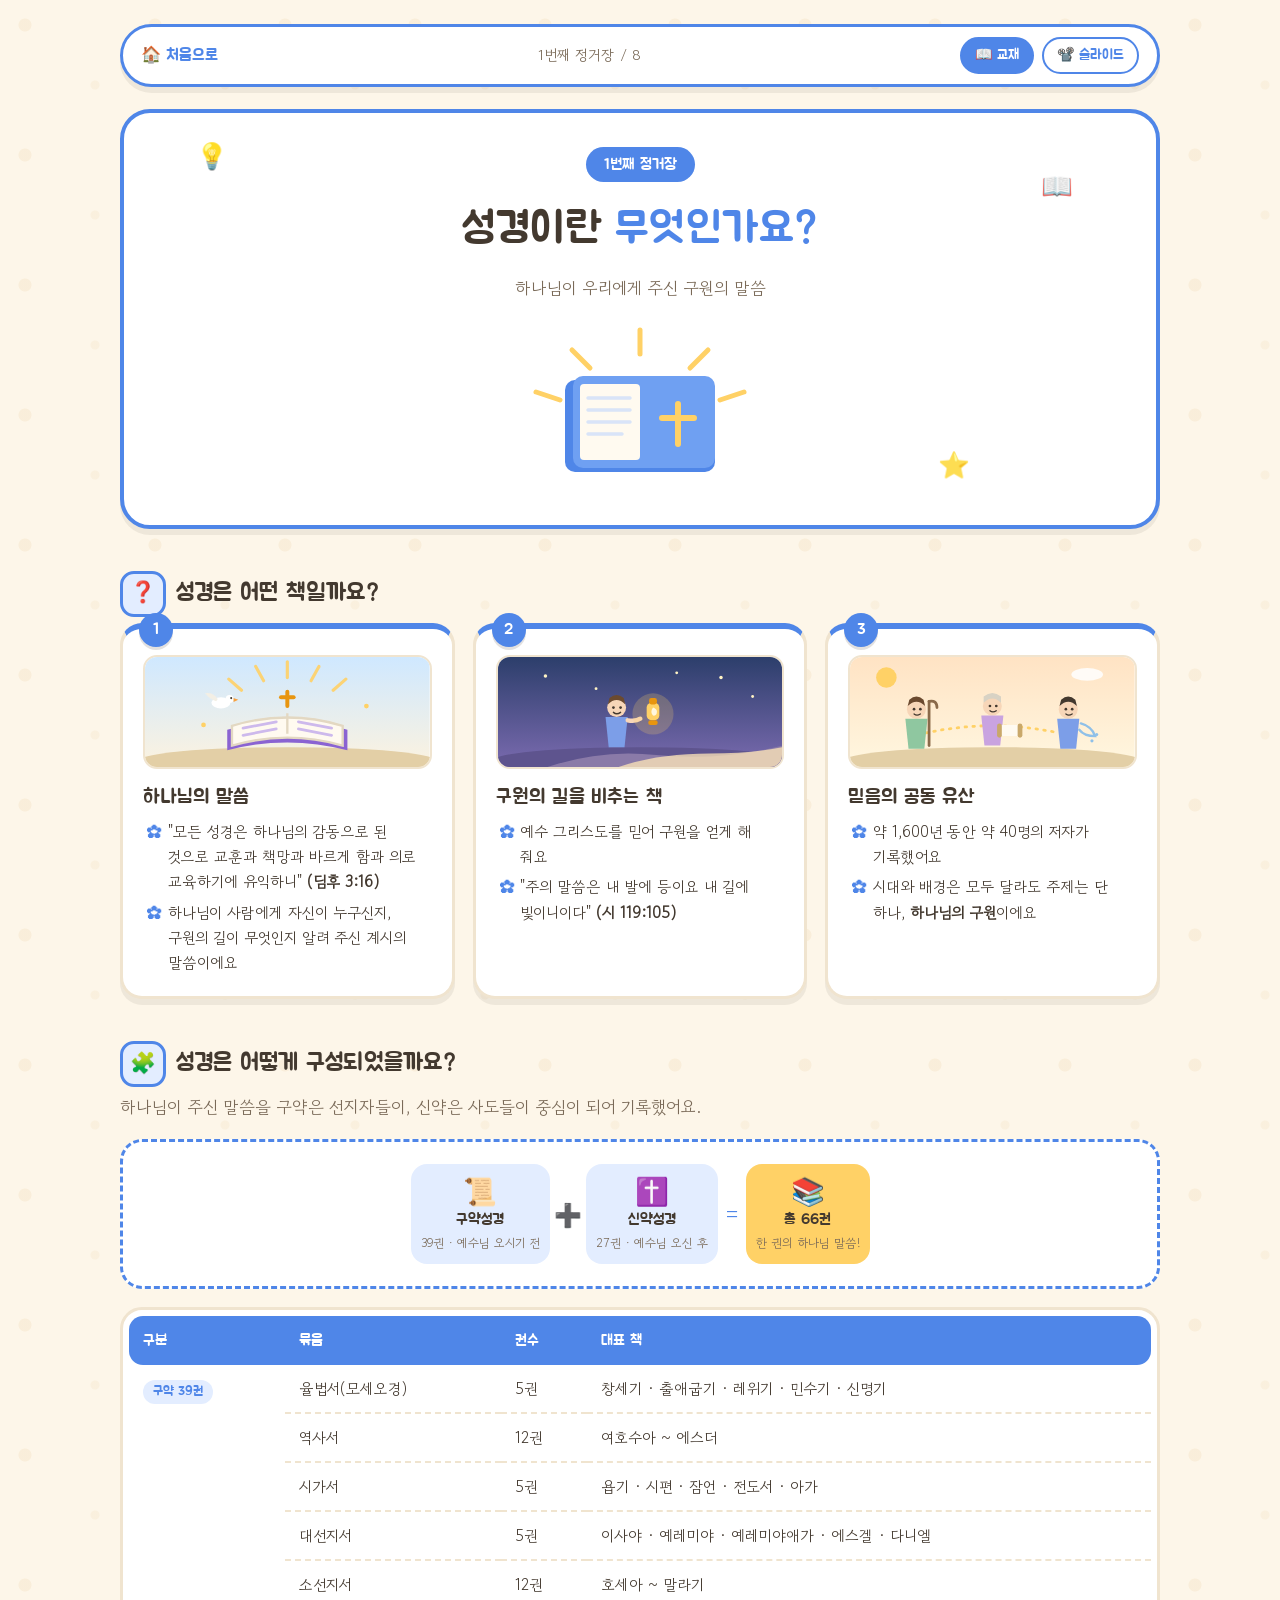
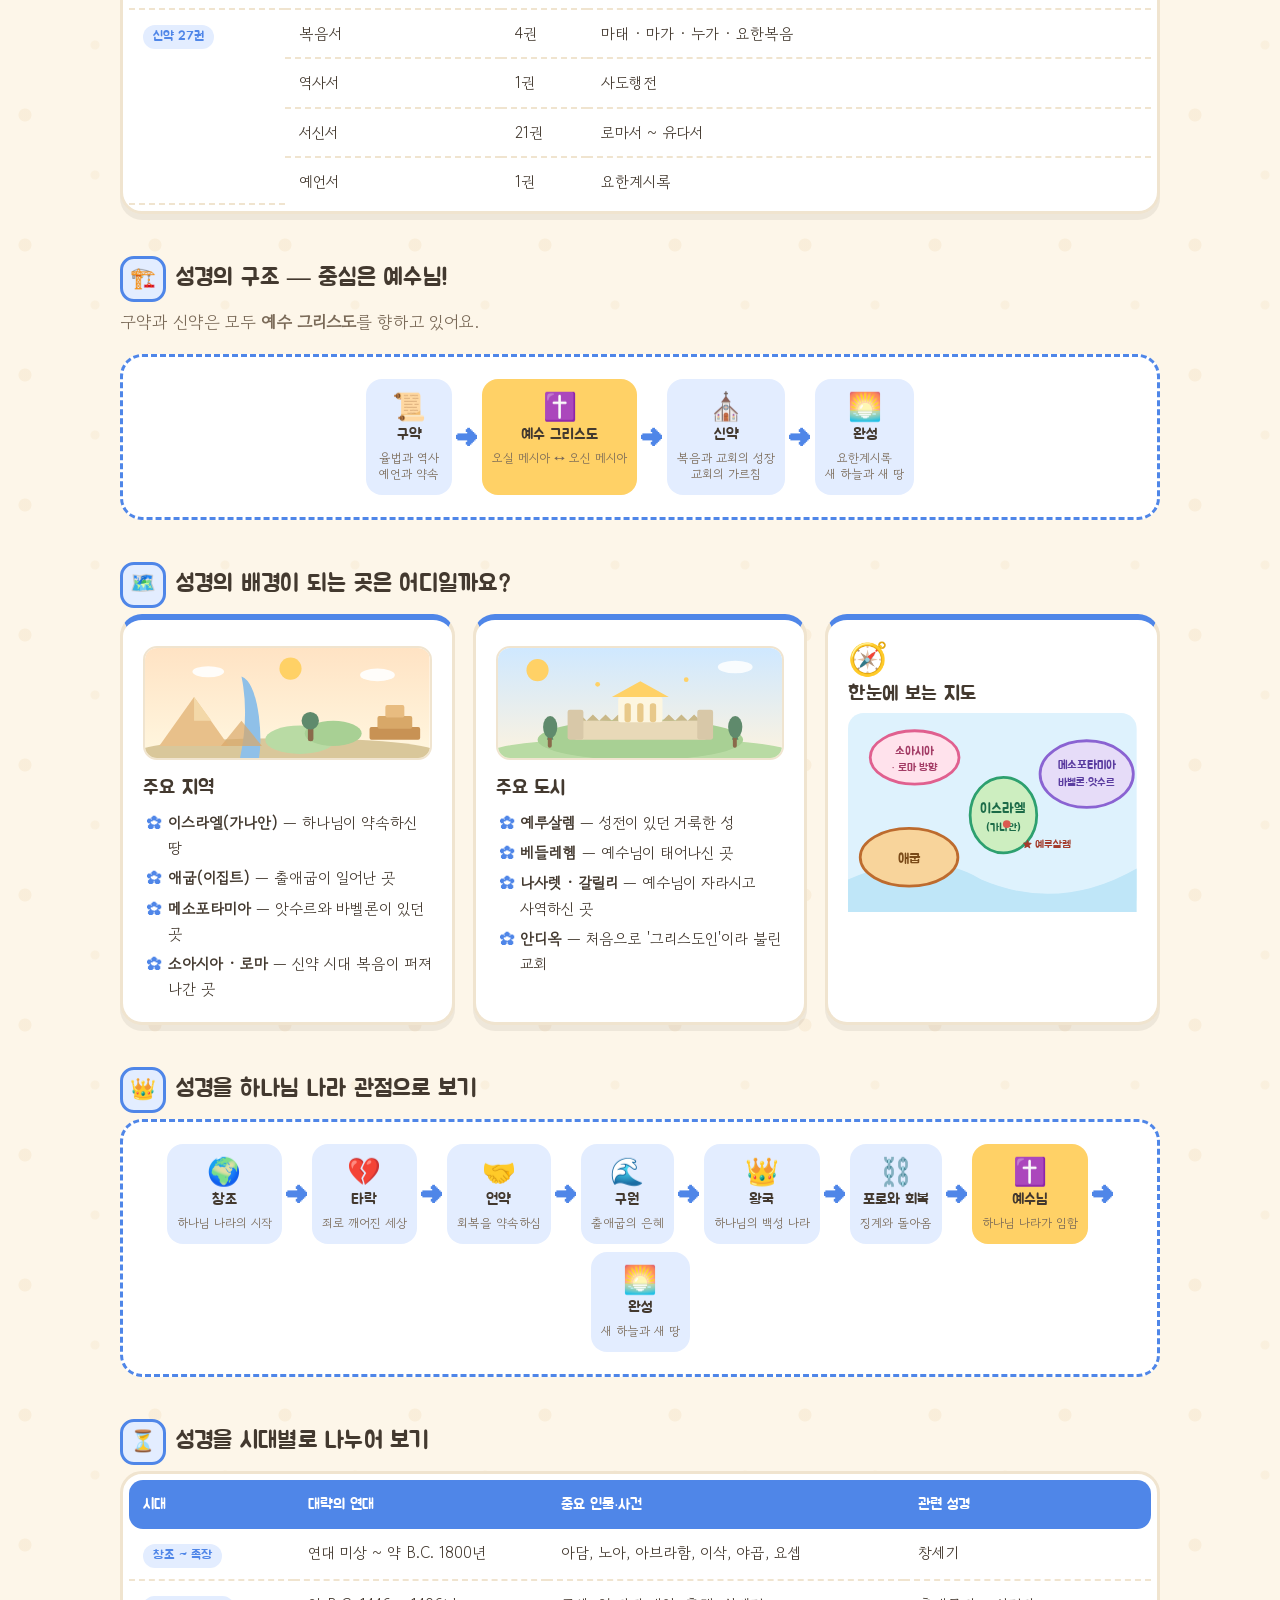
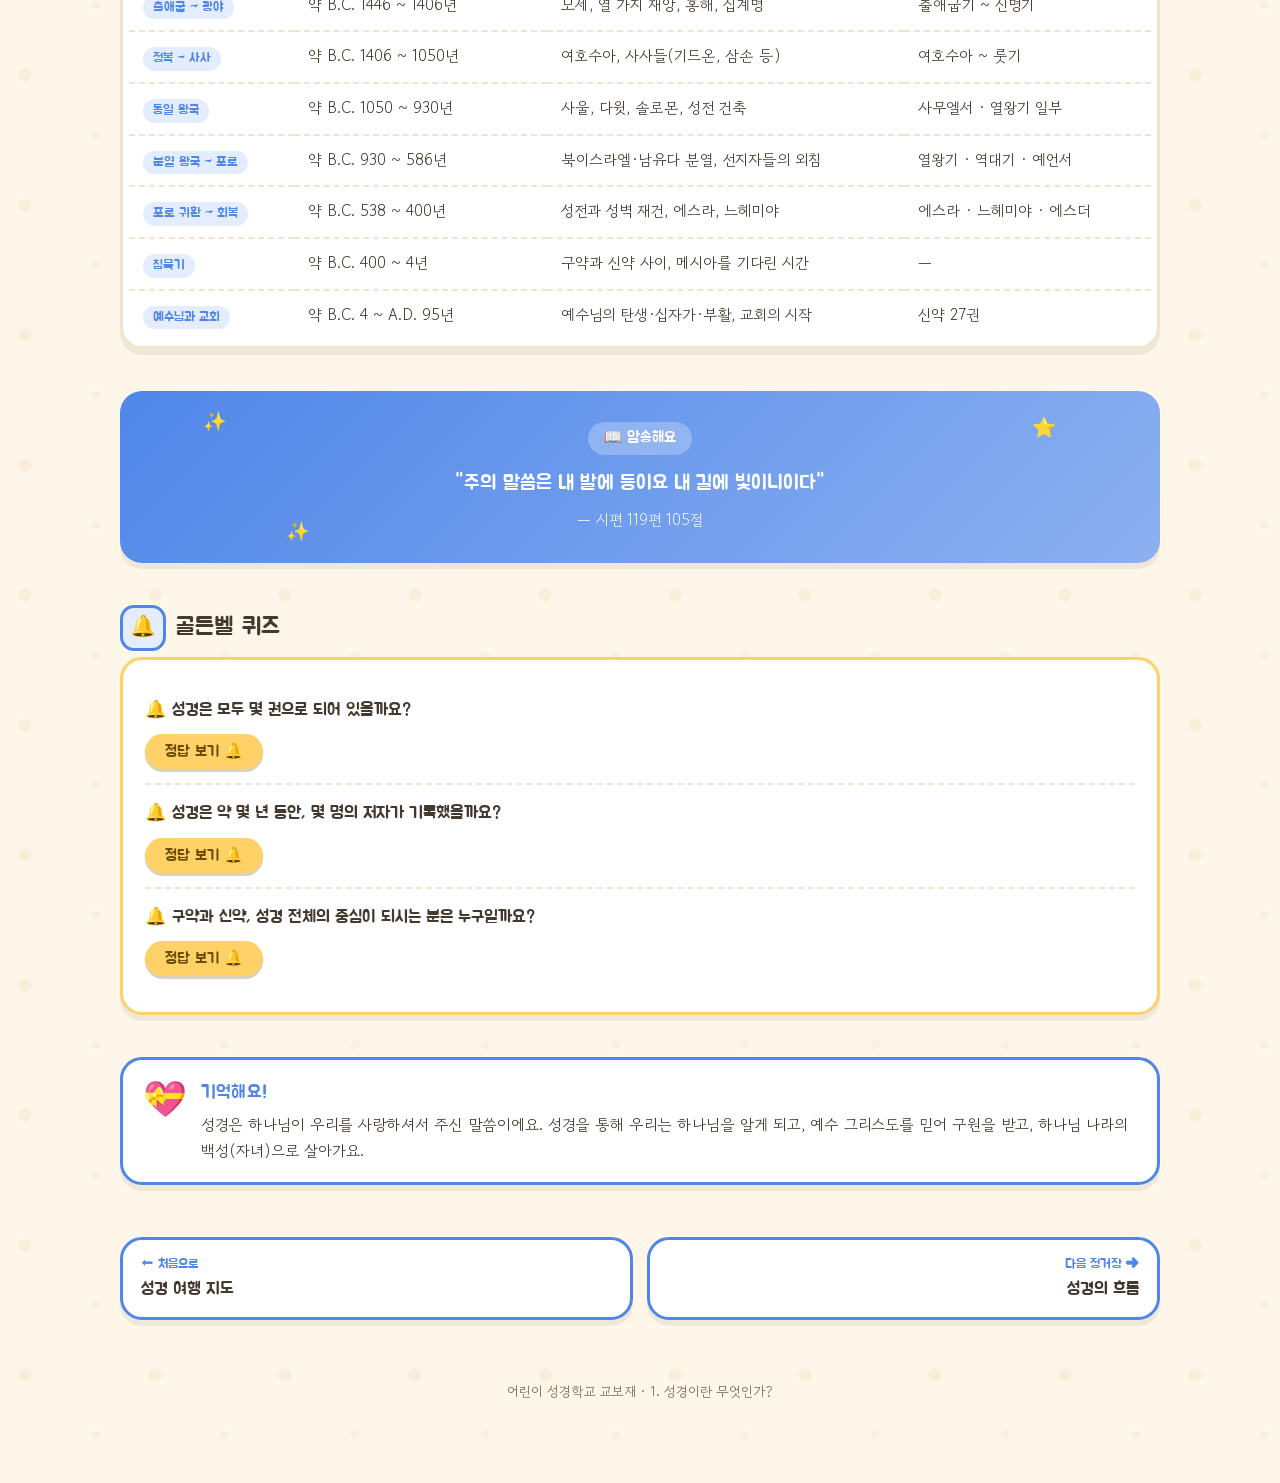
==== commit b780109b: "슬라이드/교재 내비게이션 개선 - 언약 흐름 4+4, 시대 흐름 6+6 대칭 줄바꿈 (flow cols 옵션) - 한글 단어 단위 줄바꿈 (word-break: keep-all) " ====
--- a/01-what-is-bible.html
+++ b/01-what-is-bible.html
@@ -14,6 +14,10 @@
   <nav class="topbar">
     <a class="home" href="index.html">처음으로</a>
     <span class="where">1번째 정거장 / 8</span>
+    <div class="view-switch">
+      <a href="index.html" class="active">📖 교재</a>
+      <a href="slides.html#part4">📽️ 슬라이드</a>
+    </div>
   </nav>
 
   <header class="page-header">
--- a/assets/style.css
+++ b/assets/style.css
@@ -36,6 +36,8 @@
   font-family: "Gowun Dodum", "Apple SD Gothic Neo", "Malgun Gothic", sans-serif;
   font-size: 17px;
   line-height: 1.65;
+  word-break: keep-all;          /* 한글은 단어 단위로 줄바꿈 */
+  overflow-wrap: break-word;
   /* 은은한 물방울 무늬 배경 (CSS로만) */
   background-image:
     radial-gradient(circle at 25px 25px, rgba(232, 197, 138, 0.16) 6px, transparent 7px),
@@ -77,6 +79,28 @@
 .topbar .home::before { content: "🏠 "; }
 .topbar .where { color: var(--ink-soft); font-size: 0.92rem; }
 
+/* 교재 ↔ 슬라이드 전환 버튼 */
+.view-switch { display: flex; gap: 8px; }
+.view-switch a {
+  font-family: "Jua", sans-serif;
+  font-size: 0.88rem;
+  text-decoration: none;
+  background: var(--paper);
+  color: var(--accent);
+  border: 2px solid var(--accent);
+  border-radius: 999px;
+  padding: 5px 13px;
+  transition: transform 0.15s ease;
+}
+.view-switch a:hover { transform: translateY(-2px); }
+.view-switch a.active { background: var(--accent); color: #fff; }
+.view-switch.fixed {
+  position: fixed;
+  top: 14px; right: 14px;
+  z-index: 40;
+}
+.view-switch.fixed a { box-shadow: 0 2px 0 rgba(67, 57, 47, 0.12); }
+
 /* ---------- 페이지 헤더 ---------- */
 .page-header {
   position: relative;
@@ -110,6 +134,19 @@
   color: var(--ink-soft);
   font-size: 1.06rem;
 }
+.page-header .slide-link {
+  display: inline-block;
+  margin-top: 14px;
+  background: var(--yellow);
+  color: #6b4d00;
+  font-family: "Jua", sans-serif;
+  text-decoration: none;
+  border-radius: 999px;
+  padding: 9px 22px;
+  box-shadow: 0 3px 0 rgba(107, 77, 0, 0.25);
+  transition: transform 0.15s ease;
+}
+.page-header .slide-link:hover { transform: scale(1.05); }
 .page-header .hero-art { margin-top: 18px; }
 .page-header .hero-art svg { max-width: 100%; height: auto; }
 
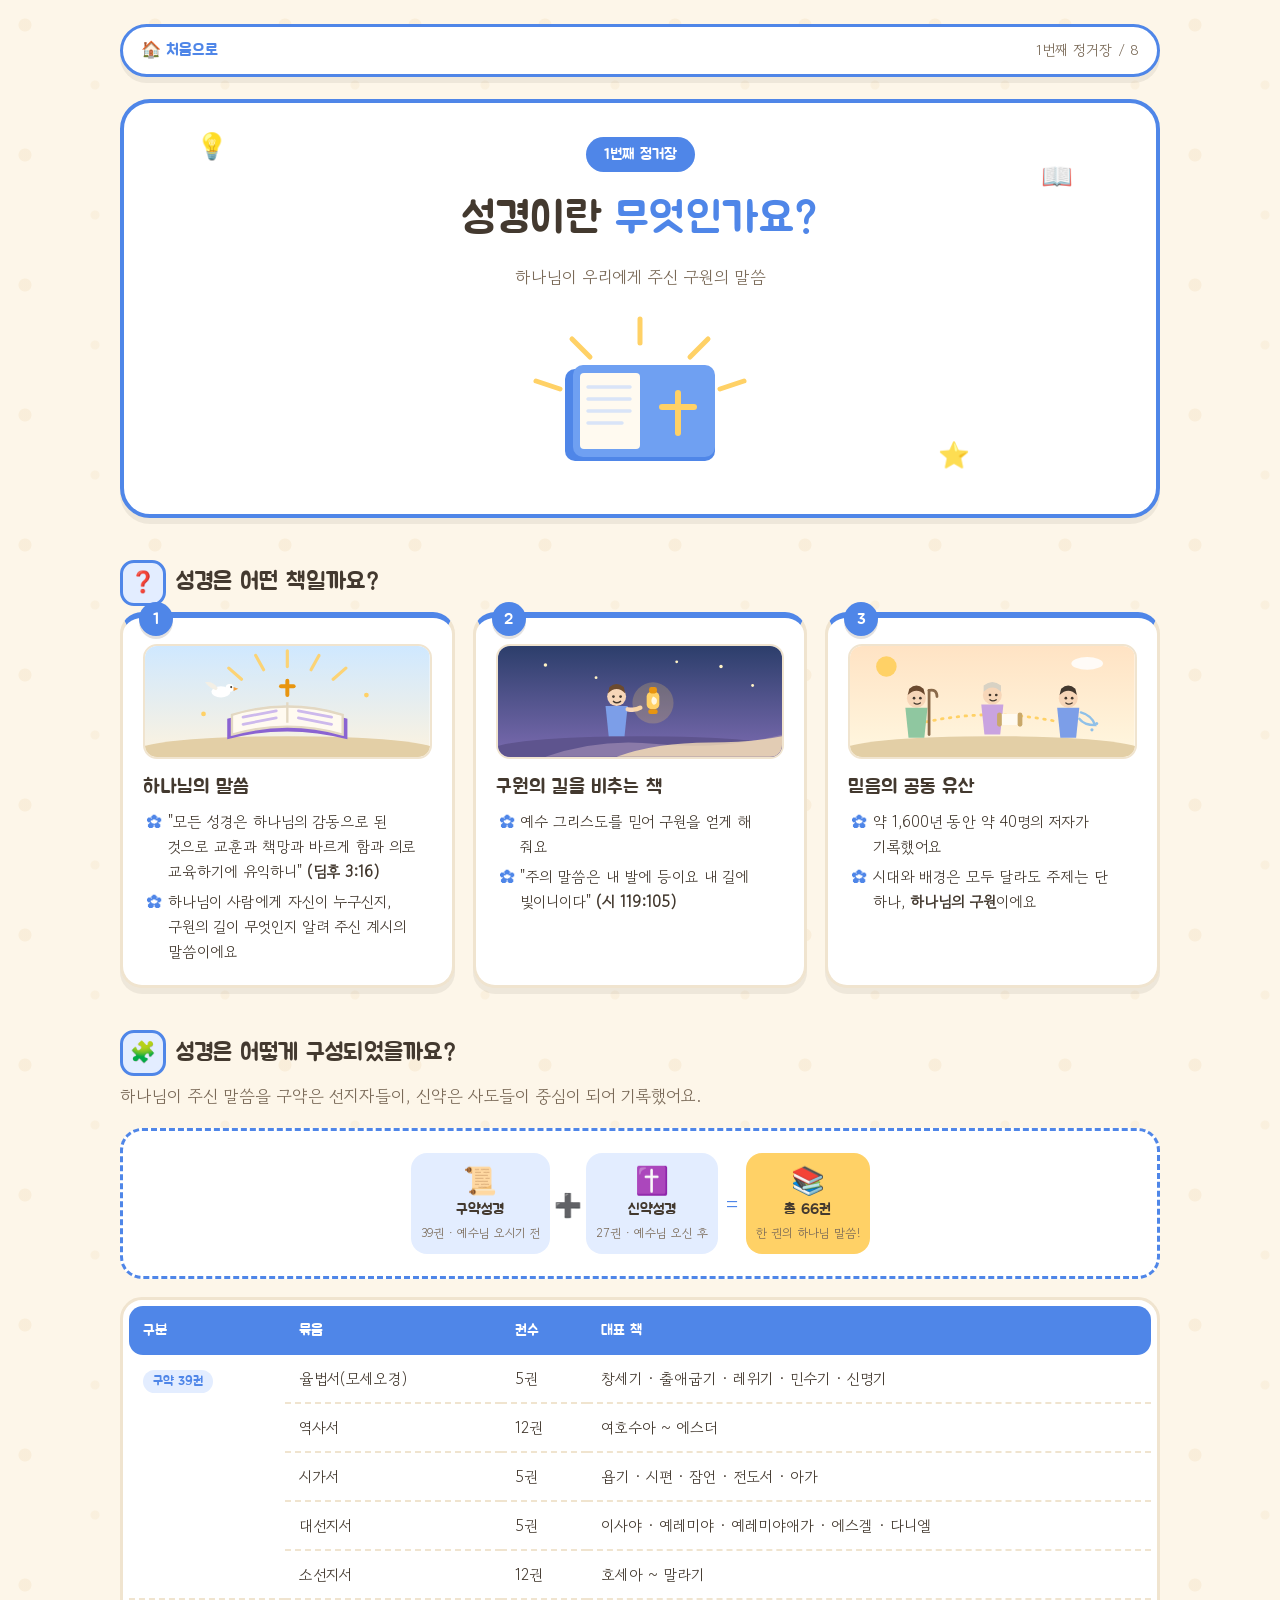
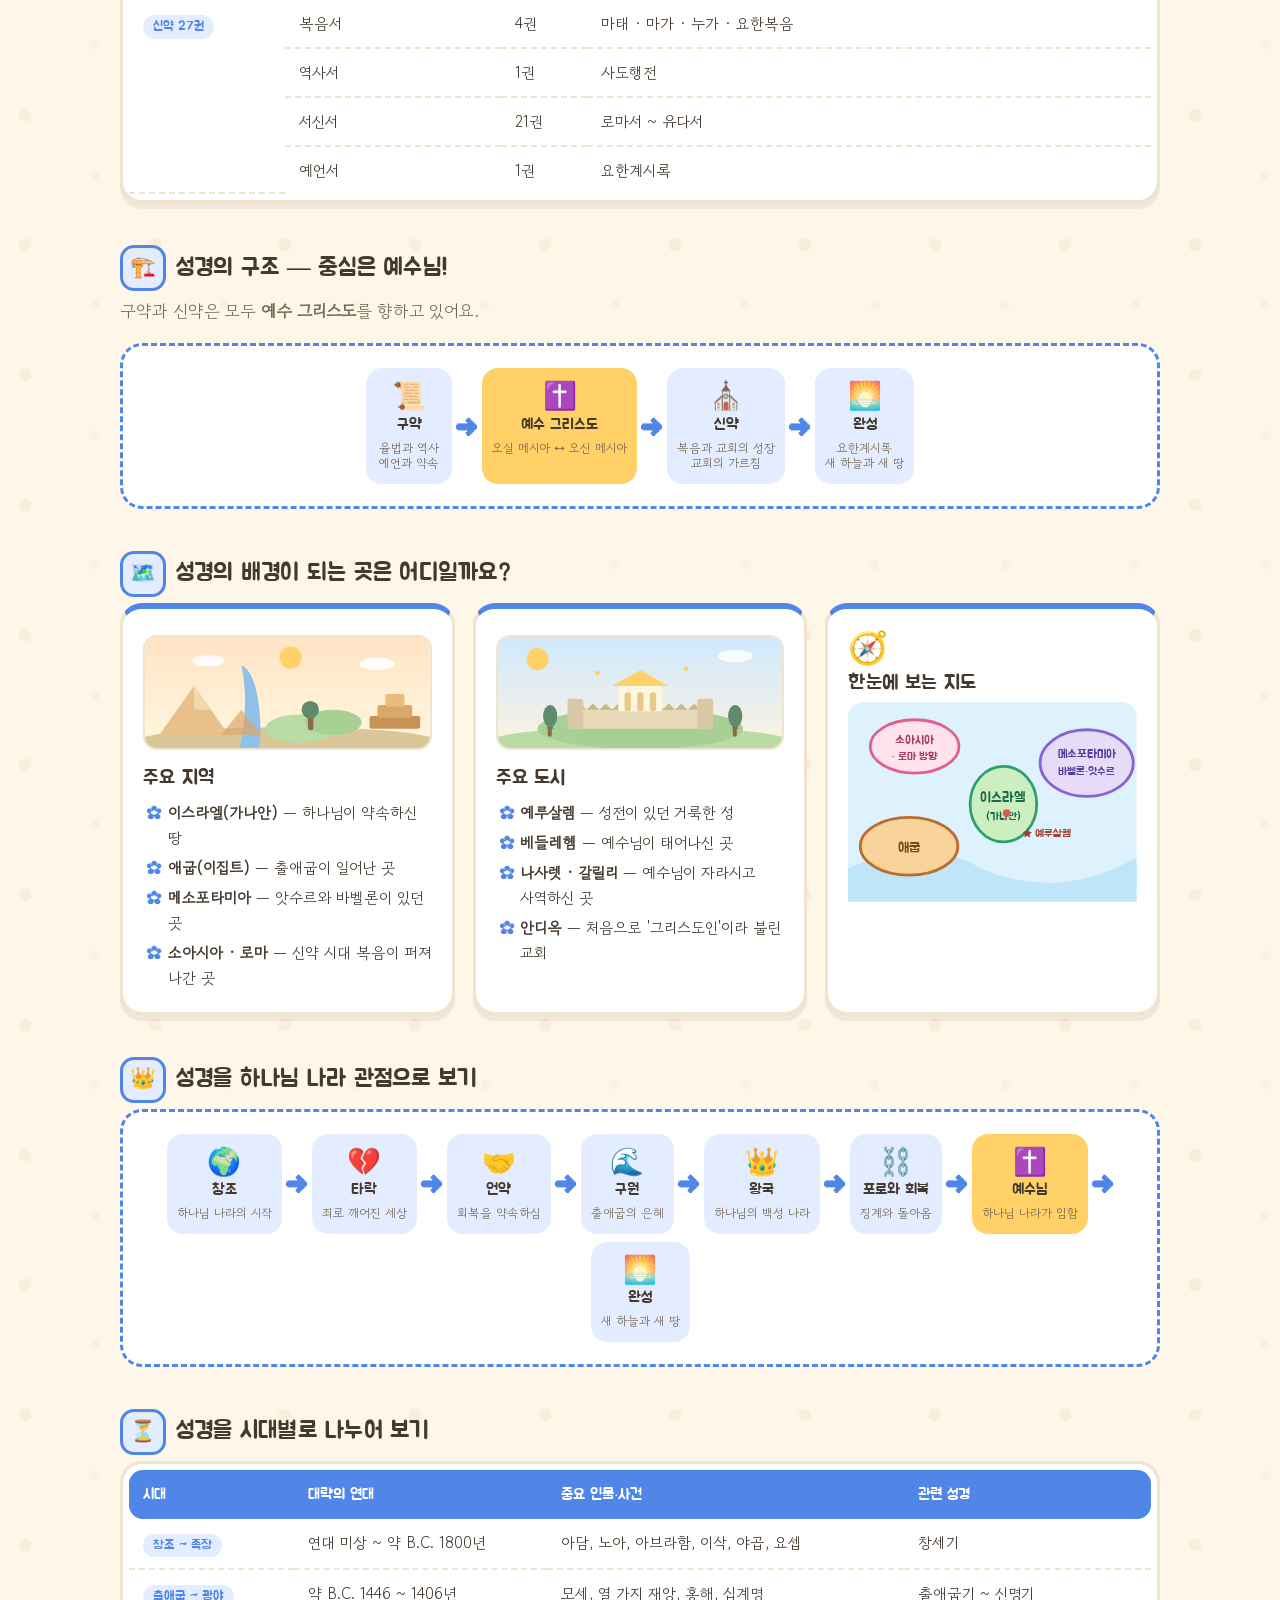
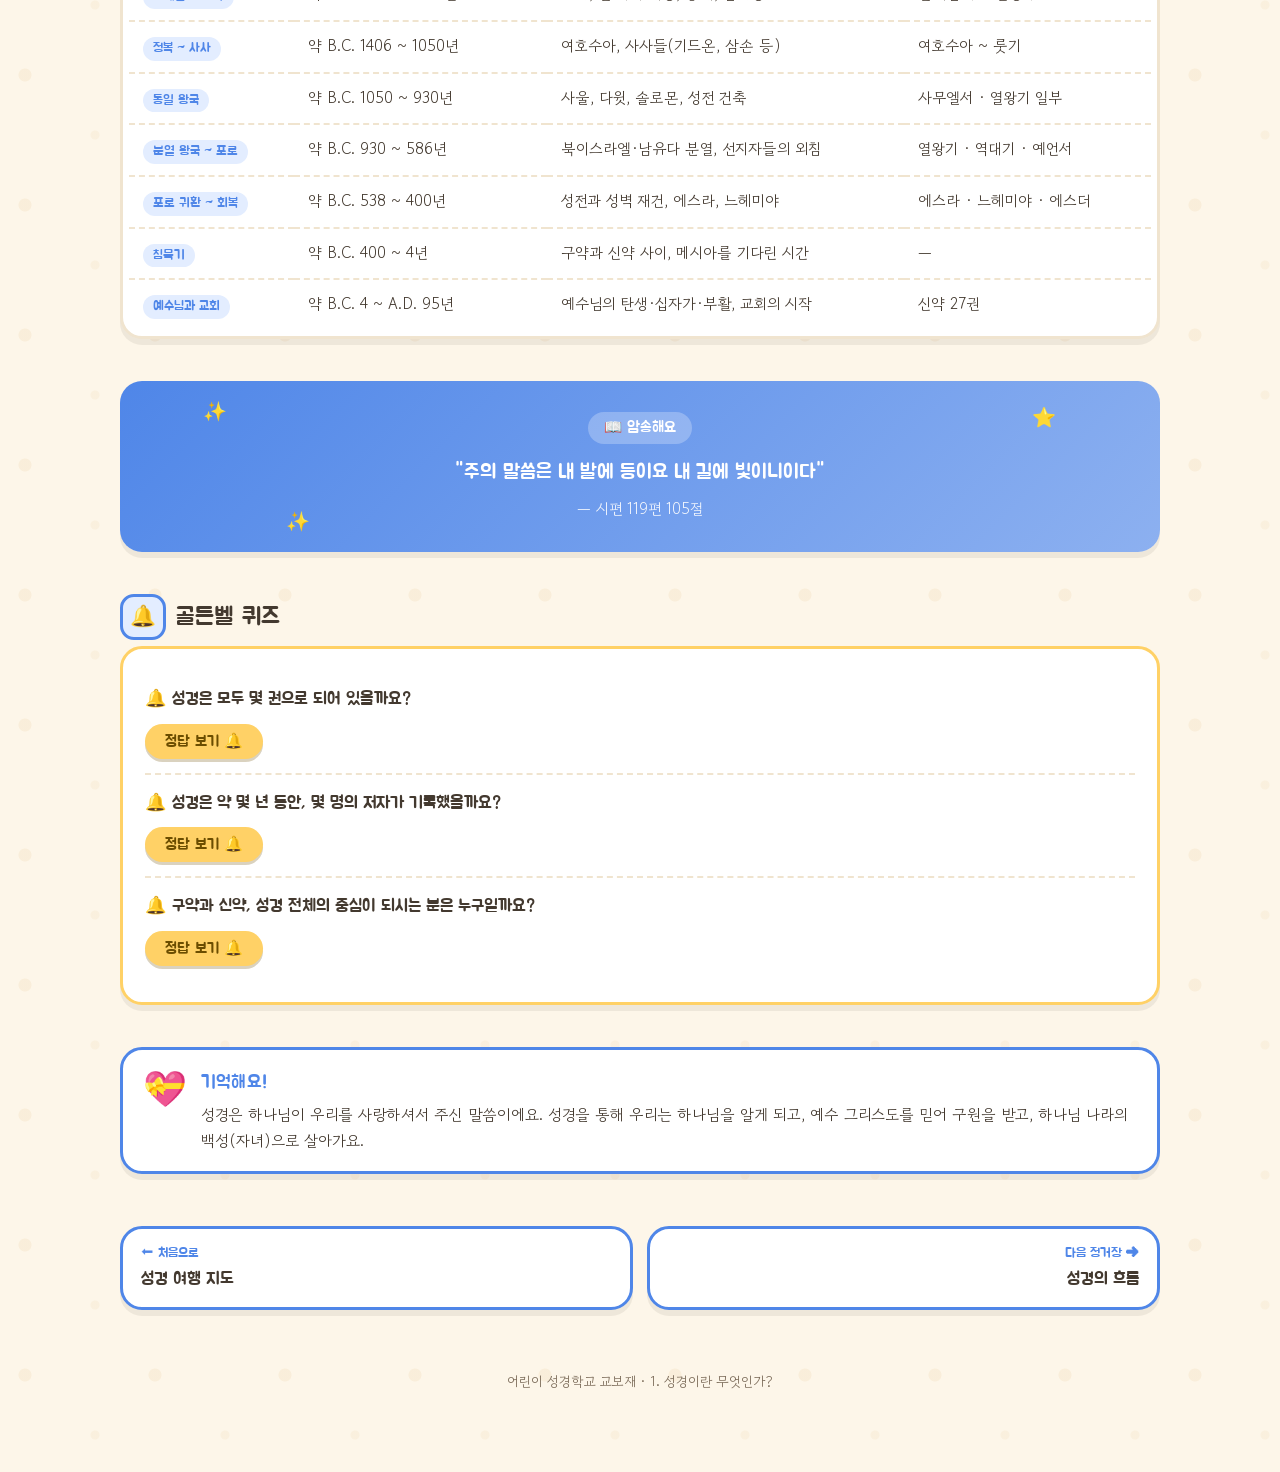
==== commit ae98bbec: "교재 페이지에서 전환 버튼 제거 — 슬라이드 모드에서만 노출 Co-Authored-By: Claude Fable 5 <noreply@anthropic.com>" ====
--- a/01-what-is-bible.html
+++ b/01-what-is-bible.html
@@ -14,10 +14,6 @@
   <nav class="topbar">
     <a class="home" href="index.html">처음으로</a>
     <span class="where">1번째 정거장 / 8</span>
-    <div class="view-switch">
-      <a href="index.html" class="active">📖 교재</a>
-      <a href="slides.html#part4">📽️ 슬라이드</a>
-    </div>
   </nav>
 
   <header class="page-header">
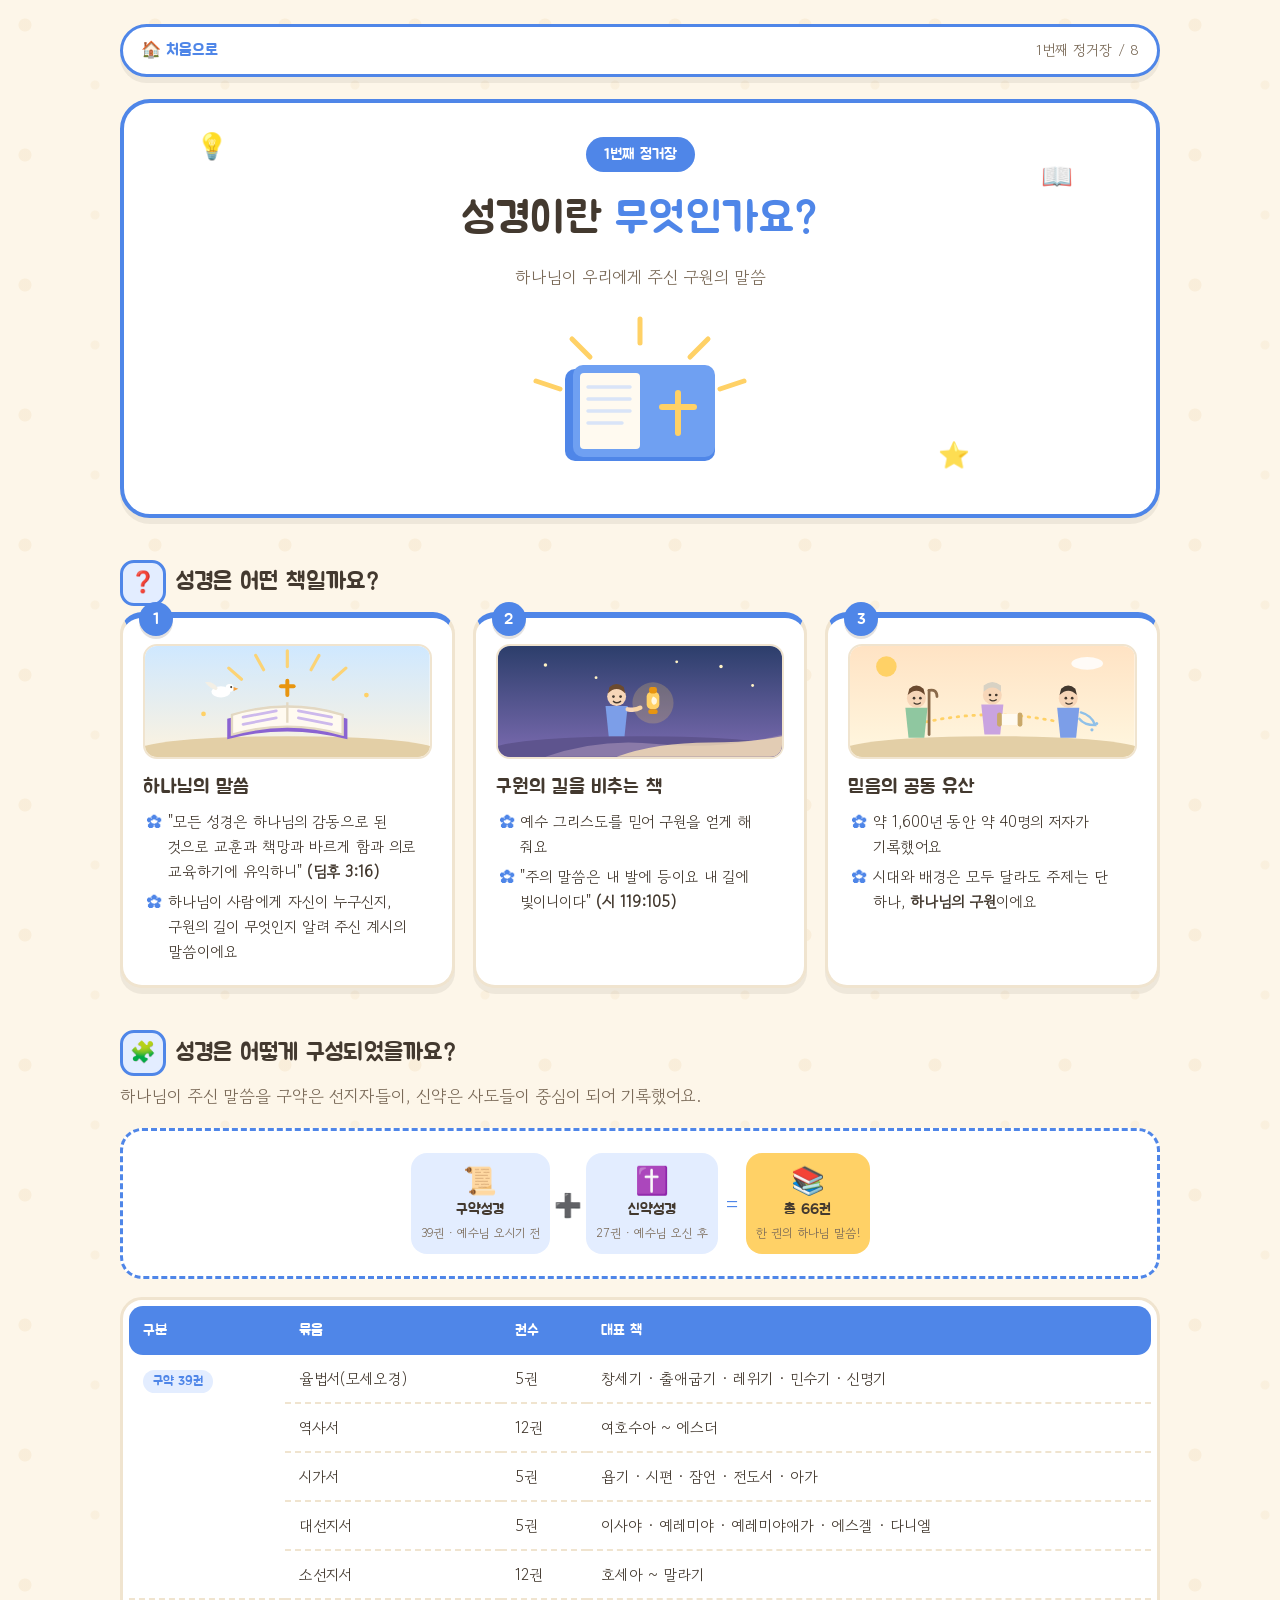
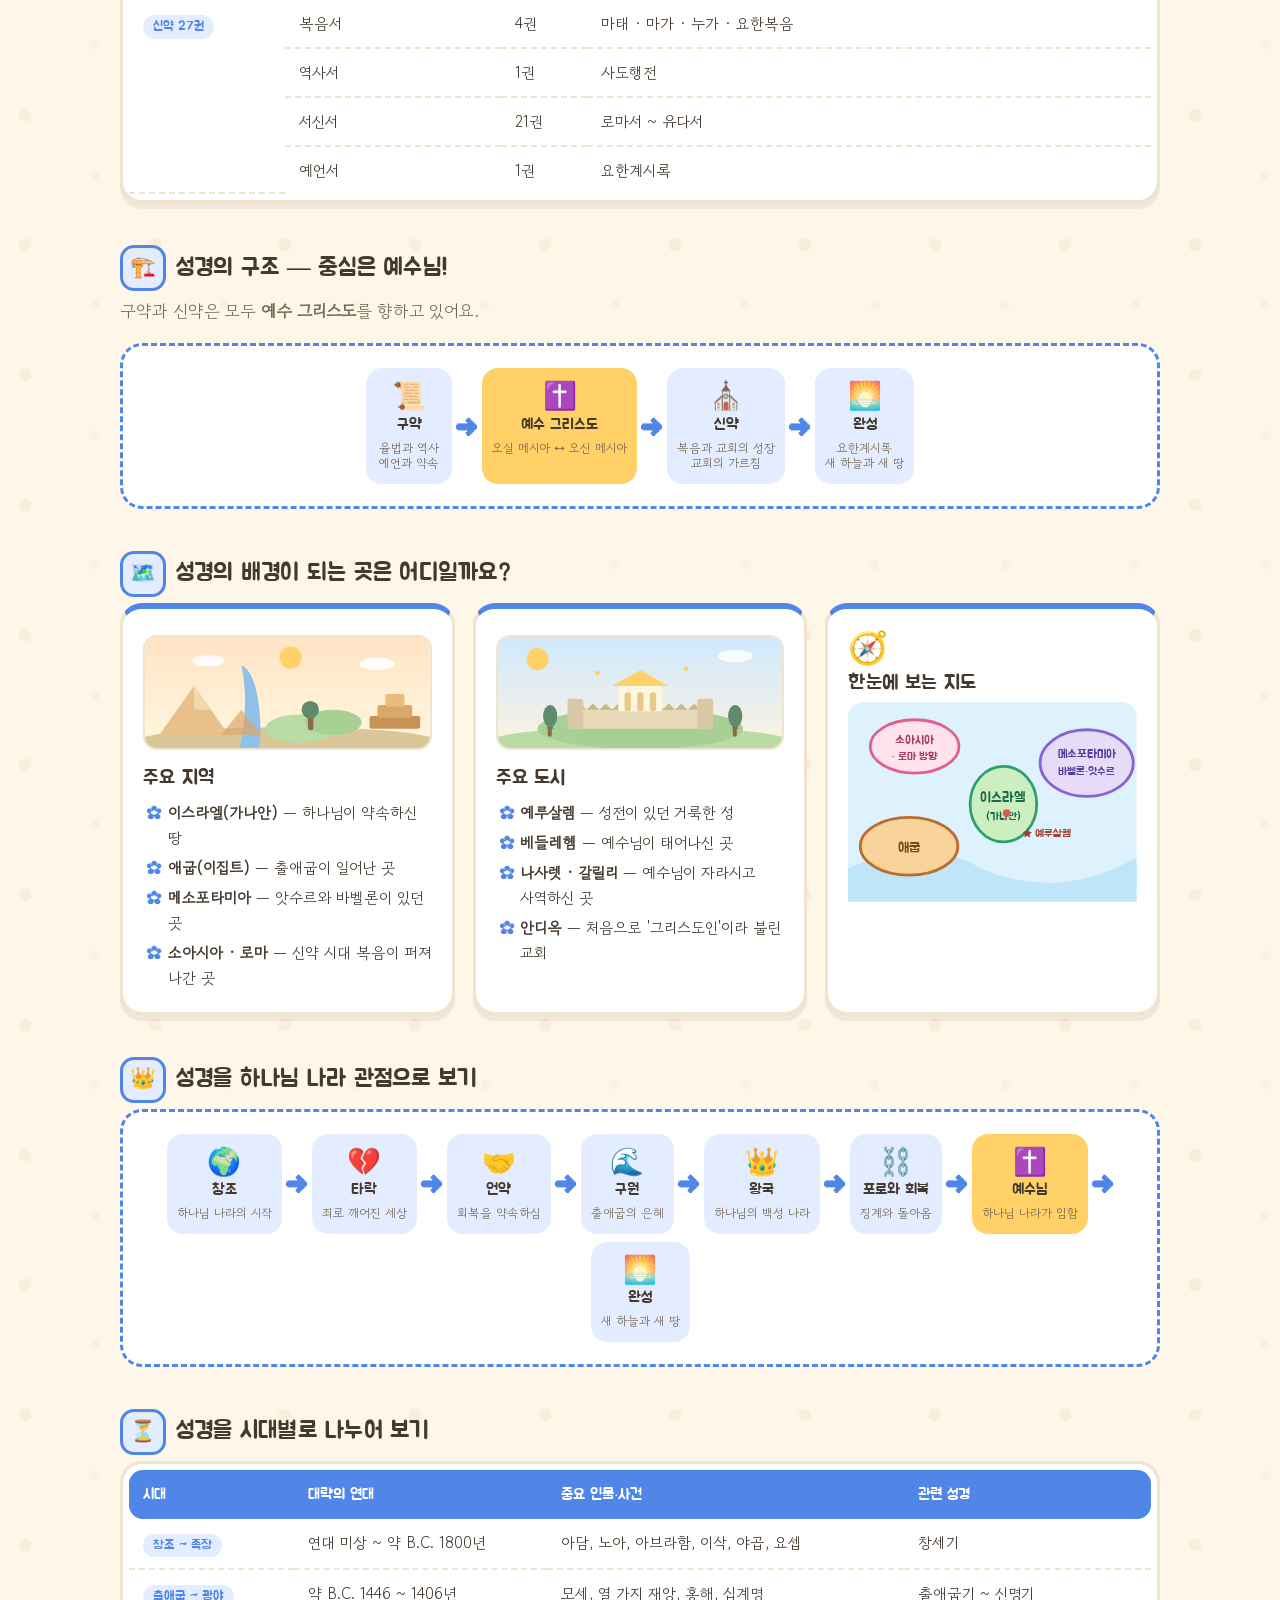
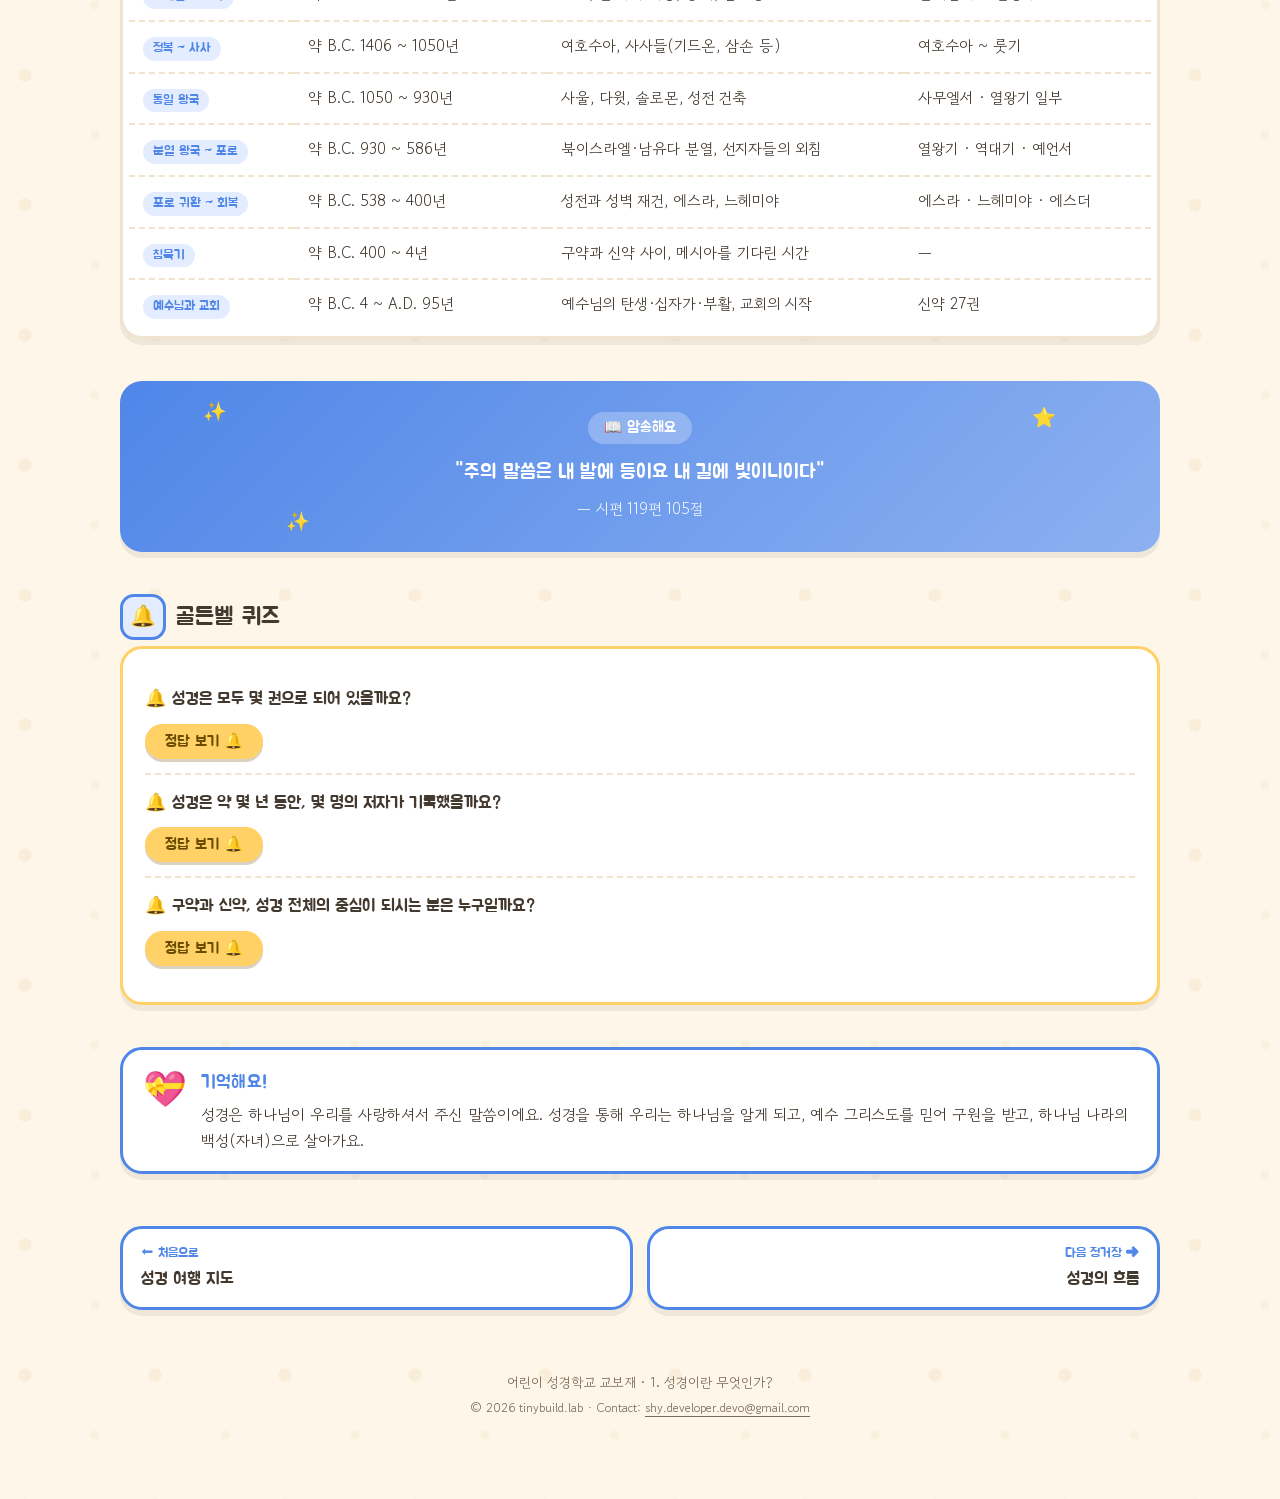
==== commit d959b877: "슬라이드 UX 개선 + 푸터 카피라이트 - 교재로 버튼 클릭 불가 수정: 전폭 deck-nav가 클릭을 가로채던 것 (pointer-events) - PPT식 전체 장표 오버뷰: " ====
--- a/01-what-is-bible.html
+++ b/01-what-is-bible.html
@@ -420,7 +420,10 @@
     <a class="next" href="02-bible-flow.html"><span class="dir">다음 정거장 ➜</span>성경의 흐름</a>
   </nav>
 
-  <footer class="site-footer">어린이 성경학교 교보재 · 1. 성경이란 무엇인가?</footer>
+  <footer class="site-footer">
+    어린이 성경학교 교보재 · 1. 성경이란 무엇인가?<br>
+    <span class="copyright">© 2026 tinybuild.lab · Contact: <a href="mailto:shy.developer.devo@gmail.com">shy.developer.devo@gmail.com</a></span>
+  </footer>
 </div>
 <script src="assets/script.js"></script>
 </body>
--- a/assets/style.css
+++ b/assets/style.css
@@ -569,6 +569,15 @@
   text-align: center;
   color: var(--ink-soft);
   font-size: 0.85rem;
+  line-height: 1.8;
+}
+.site-footer .copyright {
+  font-size: 0.78rem;
+}
+.site-footer a {
+  color: inherit;
+  text-decoration: underline;
+  text-underline-offset: 3px;
 }
 
 /* ---------- 모션 최소화 / 인쇄 ---------- */
